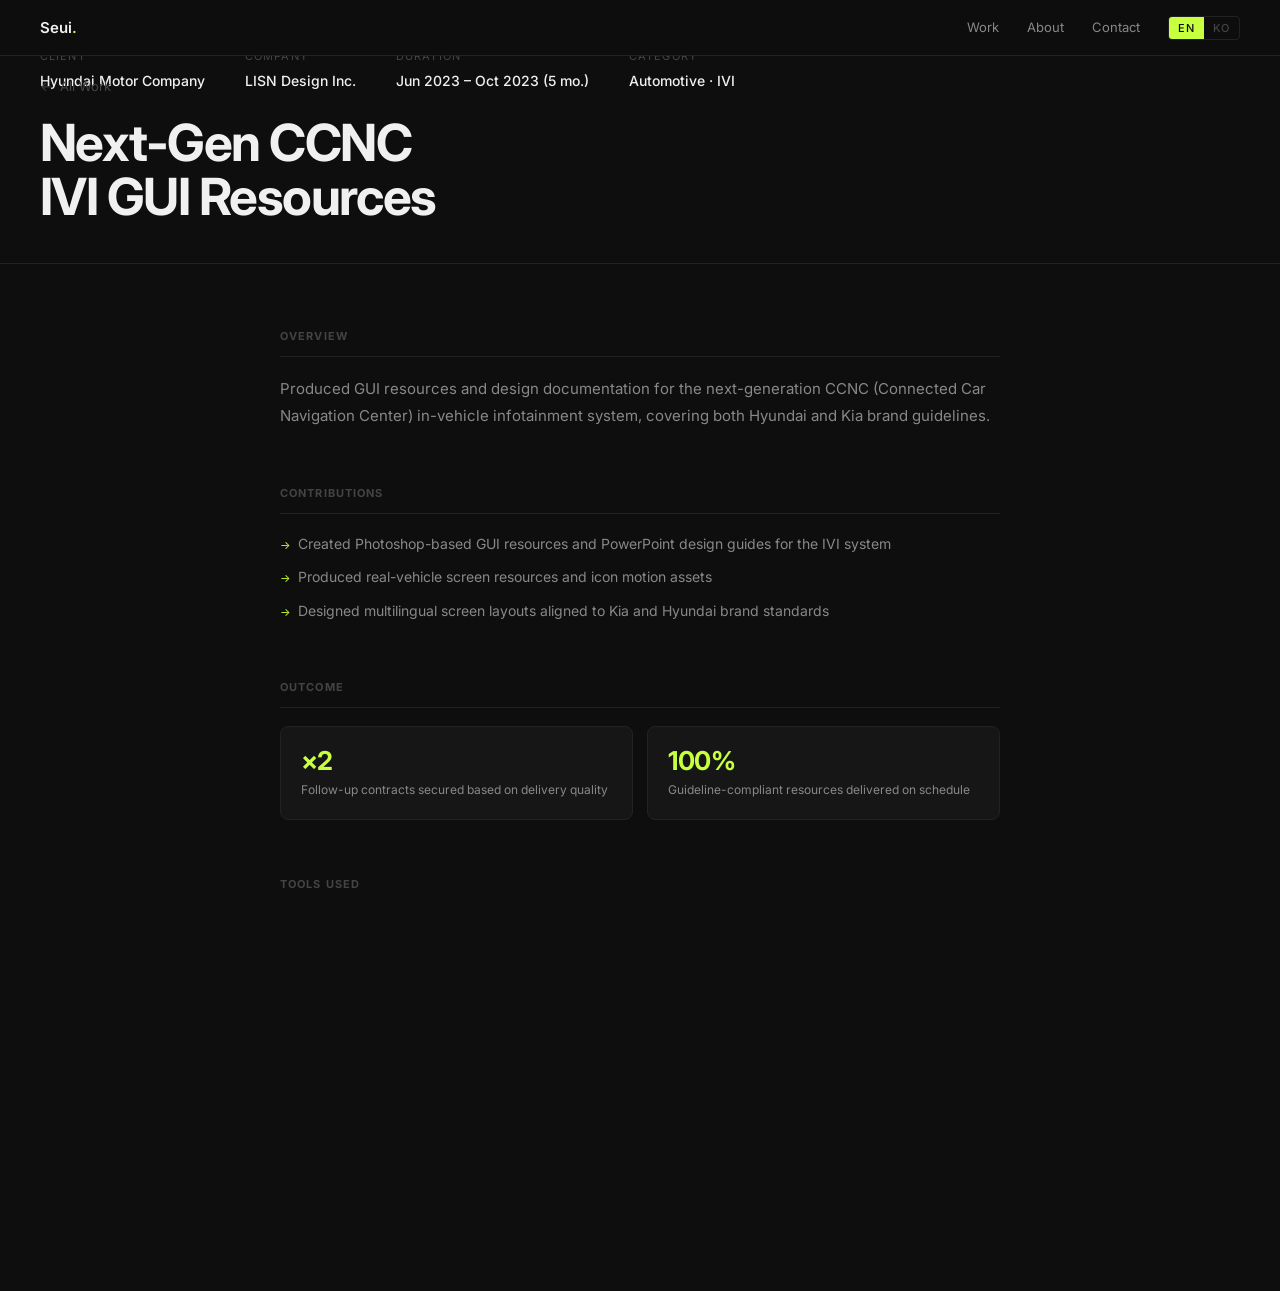
==== project/ccnc.html @ d30f7d6d "Initial commit: Seui Park portfolio" ====
<!DOCTYPE html>
<html lang="en">
<head>
  <meta charset="UTF-8" />
  <meta name="viewport" content="width=device-width, initial-scale=1.0" />
  <title>Hyundai CCNC IVI — Seui Park</title>
  <link rel="preconnect" href="https://fonts.googleapis.com" />
  <link href="https://fonts.googleapis.com/css2?family=Inter:wght@400;500;600;700&display=swap" rel="stylesheet" />
  <link rel="stylesheet" href="../css/style.css" />
</head>
<body class="detail-page">
  <nav class="detail-nav">
    <a href="../index.html" class="nav-logo">Seui<span>.</span></a>
    <ul class="nav-links">
      <li><a href="../index.html#projects" data-lang="en">Work</a><a href="../index.html#projects" data-lang="ko">프로젝트</a></li>
      <li><a href="../index.html#about" data-lang="en">About</a><a href="../index.html#about" data-lang="ko">소개</a></li>
      <li><a href="../index.html#contact" data-lang="en">Contact</a><a href="../index.html#contact" data-lang="ko">연락처</a></li>
      <li>
        <div class="lang-toggle">
          <button class="lang-btn active" data-lang="en">EN</button>
          <button class="lang-btn" data-lang="ko">KO</button>
        </div>
      </li>
    </ul>
  </nav>

  <a href="../index.html#projects" class="detail-back">← <span data-lang="en">All Work</span><span data-lang="ko">전체 프로젝트</span></a>

  <header class="detail-hero">
    <div class="detail-meta-row">
      <div class="detail-meta-item">
        <p class="meta-key">Client</p>
        <p class="meta-val">Hyundai Motor Company</p>
      </div>
      <div class="detail-meta-item">
        <p class="meta-key">Company</p>
        <p class="meta-val">LISN Design Inc.</p>
      </div>
      <div class="detail-meta-item">
        <p class="meta-key">Duration</p>
        <p class="meta-val">Jun 2023 – Oct 2023 (5 mo.)</p>
      </div>
      <div class="detail-meta-item">
        <p class="meta-key">Category</p>
        <p class="meta-val">Automotive · IVI</p>
      </div>
    </div>
    <h1 class="detail-title">
      <span data-lang="en">Next-Gen CCNC<br/>IVI GUI Resources</span>
      <span data-lang="ko">차세대 CCNC<br/>IVI GUI 리소스</span>
    </h1>
  </header>

  <main class="detail-body">

    <div class="detail-section">
      <h2><span data-lang="en">Overview</span><span data-lang="ko">프로젝트 개요</span></h2>
      <p>
        <span data-lang="en">Produced GUI resources and design documentation for the next-generation CCNC (Connected Car Navigation Center) in-vehicle infotainment system, covering both Hyundai and Kia brand guidelines.</span>
        <span data-lang="ko">현대·기아 브랜드 가이드라인을 아우르는 차세대 CCNC(커넥티드카 내비게이션 센터) 차량용 인포테인먼트 시스템의 GUI 리소스 및 설계 문서를 제작했습니다.</span>
      </p>
    </div>

    <div class="detail-section">
      <h2><span data-lang="en">Contributions</span><span data-lang="ko">기여 내용</span></h2>
      <ul>
        <li>
          <span data-lang="en">Created Photoshop-based GUI resources and PowerPoint design guides for the IVI system</span>
          <span data-lang="ko">IVI 시스템용 포토샵 기반 GUI 리소스 및 파워포인트 디자인 가이드 제작</span>
        </li>
        <li>
          <span data-lang="en">Produced real-vehicle screen resources and icon motion assets</span>
          <span data-lang="ko">실차 화면 리소스 및 아이콘 모션 에셋 제작</span>
        </li>
        <li>
          <span data-lang="en">Designed multilingual screen layouts aligned to Kia and Hyundai brand standards</span>
          <span data-lang="ko">기아·현대 브랜드 기준에 맞는 다국어 화면 레이아웃 설계</span>
        </li>
      </ul>
    </div>

    <div class="detail-section">
      <h2><span data-lang="en">Outcome</span><span data-lang="ko">성과</span></h2>
      <div class="outcome-cards">
        <div class="outcome-card">
          <p class="o-val">×2</p>
          <p class="o-desc">
            <span data-lang="en">Follow-up contracts secured based on delivery quality</span>
            <span data-lang="ko">납품 품질을 인정받아 추가 계약 2건 수주</span>
          </p>
        </div>
        <div class="outcome-card">
          <p class="o-val">100%</p>
          <p class="o-desc">
            <span data-lang="en">Guideline-compliant resources delivered on schedule</span>
            <span data-lang="ko">일정 내 가이드라인 준수 리소스 전량 납품</span>
          </p>
        </div>
      </div>
    </div>

    <div class="detail-section">
      <h2><span data-lang="en">Tools Used</span><span data-lang="ko">사용 툴</span></h2>
      <div class="tools-grid">
        <span class="tool-tag">Photoshop</span>
        <span class="tool-tag">PowerPoint</span>
        <span class="tool-tag">After Effects</span>
      </div>
    </div>

  </main>

  <nav class="project-nav">
    <a href="monimo.html" class="project-nav-item prev">
      <span class="nav-direction">← <span data-lang="en">Previous</span><span data-lang="ko">이전 프로젝트</span></span>
      <span class="nav-project-title">Monimo App Card</span>
      <span class="nav-project-client">Samsung Financial Group</span>
    </a>
    <a href="slim-display.html" class="project-nav-item next">
      <span class="nav-direction"><span data-lang="en">Next</span><span data-lang="ko">다음 프로젝트</span> →</span>
      <span class="nav-project-title">Slim Display HUD Concept</span>
      <span class="nav-project-client">Hyundai Motor</span>
    </a>
  </nav>

  <script src="../js/main.js"></script>
</body>
</html>
---- css/style.css ----
/* ============================================================
   SEUI PARK — Portfolio CSS
   ============================================================ */

/* ── Reset & Base ── */
*, *::before, *::after { box-sizing: border-box; margin: 0; padding: 0; }

:root {
  --bg: #0e0e0e;
  --surface: #161616;
  --border: #222;
  --text-primary: #f0f0f0;
  --text-secondary: #888;
  --text-muted: #444;
  --accent: #c8ff3e;
  --font: 'Inter', -apple-system, BlinkMacSystemFont, sans-serif;
  --col-w: 260px;
  --header-h: 44px;
  --meta-h: 160px;
  --ease: 0.25s cubic-bezier(0.4, 0, 0.2, 1);
}

html, body { height: 100%; overflow: hidden; }

body {
  background: var(--bg);
  color: var(--text-primary);
  font-family: var(--font);
  font-size: 14px;
  line-height: 1.6;
  -webkit-font-smoothing: antialiased;
}

a { color: inherit; text-decoration: none; }
img { display: block; }

/* ══════════════════════════════════════
   SPLASH SCREEN
══════════════════════════════════════ */
.splash {
  position: fixed;
  inset: 0;
  z-index: 200;
  background: var(--bg);
  display: flex;
  flex-direction: column;
  align-items: center;
  justify-content: center;
  cursor: pointer;
  transition: opacity 0.7s cubic-bezier(0.4, 0, 0.2, 1);
  overflow: hidden;
}

.splash.hidden {
  opacity: 0;
  pointer-events: none;
}

/* ── 3D Carousel ── */
.splash {
  flex-direction: column;
  justify-content: center;
  align-items: center;
  gap: 36px;
  padding: 0 0 80px;
}

.splash-carousel {
  position: relative;
  width: 100%;
  height: clamp(340px, 55vh, 520px);
  perspective: clamp(900px, 90vw, 1600px);
  perspective-origin: 50% 60%;
  flex-shrink: 0;
  opacity: 0;
  transition: opacity 0.7s ease 0.2s;
}

.splash.ready .splash-carousel { opacity: 1; }

/* 원통 래퍼 — 이 요소가 회전함 */
.cylinder {
  position: absolute;
  left: 50%;
  top: 50%;
  width: 0;
  height: 0;
  transform-style: preserve-3d;
  transition: transform 0.7s cubic-bezier(0.25, 0.46, 0.45, 0.94);
}

.sc {
  --cw: clamp(240px, 20vw, 340px);
  position: absolute;
  width: var(--cw);
  height: calc(var(--cw) * 0.68);
  left: 0;
  top: 0;
  margin-left: calc(var(--cw) / -2);
  margin-top: calc(var(--cw) * 0.68 / -2);
  border-radius: 12px;
  overflow: hidden;
  background: #111;
  text-decoration: none;
  cursor: pointer;
  display: block;
  backface-visibility: hidden;
  box-shadow: 0 12px 40px rgba(0,0,0,0.55);
  transition: box-shadow 0.4s ease;
}

.sc.active {
  box-shadow: 0 24px 80px rgba(200,255,62,0.22), 0 12px 40px rgba(0,0,0,0.6);
}

/* 이미지가 카드 전체를 꽉 채움 */
.sc-img {
  position: absolute;
  inset: 0;
  overflow: hidden;
}

.sc-img img {
  width: 100%;
  height: 100%;
  object-fit: cover;
  display: block;
}

/* 번호/이름 오버레이 */
.sc-meta {
  position: absolute;
  top: 0;
  left: 0;
  right: 0;
  padding: 10px 12px 28px;
  background: linear-gradient(to bottom, rgba(0,0,0,0.72) 0%, transparent 100%);
  display: flex;
  justify-content: space-between;
  align-items: flex-start;
}

.sc-num {
  font-size: 10px;
  font-weight: 700;
  color: rgba(255,255,255,0.9);
  letter-spacing: 0.04em;
}

.sc-name {
  font-size: 9px;
  color: rgba(255,255,255,0.65);
  text-align: right;
  line-height: 1.3;
}

/* ── Center Quote ── */
.splash-inner {
  text-align: center;
  flex-shrink: 0;
  white-space: nowrap;
  opacity: 0;
  transition: opacity 0.9s ease 0.1s;
}

.splash.ready .splash-inner {
  opacity: 1;
}

.splash-quote {
  font-size: clamp(44px, 7vw, 96px);
  font-weight: 700;
  letter-spacing: -0.04em;
  line-height: 1.0;
  margin-bottom: 28px;
  color: var(--text-primary);
}

.splash-attr {
  font-size: 12px;
  color: var(--text-muted);
  letter-spacing: 0.08em;
}

.splash-enter {
  position: absolute;
  bottom: 40px;
  left: 50%;
  transform: translateX(-50%);
  display: flex;
  flex-direction: column;
  align-items: center;
  gap: 8px;
  background: none;
  border: none;
  color: var(--text-muted);
  font-size: 11px;
  font-family: var(--font);
  letter-spacing: 0.1em;
  text-transform: uppercase;
  cursor: pointer;
  z-index: 5;
  opacity: 0;
  transition: opacity 0.6s ease 0.9s, color var(--ease);
  animation: splash-bounce 2s ease-in-out 1.8s infinite;
}

.splash.ready .splash-enter { opacity: 1; }
.splash-enter:hover { color: var(--text-primary); }

@keyframes splash-bounce {
  0%, 100% { transform: translateX(-50%) translateY(0); }
  50%       { transform: translateX(-50%) translateY(6px); }
}

/* ── Two-column 1:1 layout ── */
.layout {
  display: grid;
  grid-template-columns: 1fr 1fr;
  height: 100vh;
  overflow: hidden;
}

/* ══════════════════════════════════════
   LEFT SIDEBAR
══════════════════════════════════════ */
.sidebar {
  border-right: 1px solid var(--border);
  display: flex;
  flex-direction: column;
  height: 100vh;
  overflow-y: auto;
  overflow-x: hidden;
  scrollbar-width: none;
  padding: 40px 44px 32px;
}

.sidebar::-webkit-scrollbar { display: none; }

.col-top { flex: 1; }

.col-bottom {
  margin-top: 32px;
  display: flex;
  flex-direction: column;
  gap: 10px;
}

.col-bottom-row {
  display: flex;
  align-items: center;
  justify-content: space-between;
}

.col-name {
  font-size: 22px;
  font-weight: 700;
  letter-spacing: -0.03em;
  margin-bottom: 6px;
  cursor: pointer;
  line-height: 1.1;
}

.col-role {
  font-size: 12px;
  color: var(--text-secondary);
  margin-bottom: 24px;
}

.col-bio {
  font-size: 12px;
  color: var(--text-secondary);
  line-height: 1.75;
  margin-bottom: 28px;
}

.col-links {
  display: flex;
  flex-direction: column;
  gap: 6px;
  margin-bottom: 36px;
}

.col-links a {
  font-size: 12px;
  font-weight: 500;
  color: var(--text-primary);
  transition: color var(--ease);
}

.col-links a:hover { color: var(--accent); }

.col-clock {
  font-size: 11px;
  color: var(--text-muted);
  font-variant-numeric: tabular-nums;
  letter-spacing: 0.06em;
}

.col-copy {
  font-size: 11px;
  color: var(--text-muted);
}

.col-section-label {
  font-size: 11px;
  letter-spacing: 0.1em;
  text-transform: uppercase;
  color: var(--text-muted);
  margin-bottom: 14px;
}

.proj-list {
  list-style: none;
  display: flex;
  flex-direction: column;
  gap: 2px;
}

.proj-list-item {
  display: flex;
  align-items: baseline;
  gap: 8px;
  padding: 6px 0;
  cursor: pointer;
  border-bottom: 1px solid transparent;
  transition: all var(--ease);
}

.proj-list-item:hover .proj-list-name,
.proj-list-item.active .proj-list-name {
  color: var(--text-primary);
}

.proj-list-item.active .proj-list-num {
  color: var(--accent);
}

.proj-list-num {
  font-size: 11px;
  color: var(--text-muted);
  flex-shrink: 0;
  font-variant-numeric: tabular-nums;
  letter-spacing: 0.04em;
  transition: color var(--ease);
}

.proj-list-name {
  font-size: 14px;
  color: var(--text-secondary);
  transition: color var(--ease);
  line-height: 1.4;
}

/* Language Toggle */
.lang-toggle {
  display: flex;
  align-items: center;
  border: 1px solid var(--border);
  border-radius: 4px;
  overflow: hidden;
}

.lang-btn {
  background: none;
  border: none;
  color: var(--text-muted);
  font-size: 11px;
  font-weight: 500;
  padding: 4px 9px;
  cursor: pointer;
  font-family: var(--font);
  transition: all var(--ease);
  letter-spacing: 0.06em;
}

.lang-btn.active {
  background: var(--accent);
  color: #0e0e0e;
}

.lang-btn:hover:not(.active) {
  color: var(--text-primary);
}

/* ══════════════════════════════════════
   COL 3 — CONTENT PANEL
══════════════════════════════════════ */
.content-panel {
  display: flex;
  flex-direction: column;
  height: 100vh;
  overflow: hidden;
}

/* 이미지 영역 */
.proj-img-wrap {
  width: 100%;
  aspect-ratio: 16 / 9;
  flex-shrink: 0;
  overflow: hidden;
  position: relative;
  background: var(--surface);
  cursor: pointer;
}

.proj-img-wrap img {
  width: 100%;
  height: 100%;
  object-fit: cover;
  display: block;
  transition: transform 0.5s cubic-bezier(0.4, 0, 0.2, 1), opacity 0.3s ease;
}

.proj-img-wrap:hover img {
  transform: scale(1.03);
}

.proj-img-placeholder {
  width: 100%;
  height: 100%;
  position: absolute;
  inset: 0;
  display: flex;
  align-items: center;
  justify-content: center;
  font-size: clamp(20px, 3vw, 36px);
  font-weight: 700;
  color: var(--text-muted);
  letter-spacing: -0.02em;
  text-align: center;
  line-height: 1.3;
}

/* 메타 정보 (상단) */
.proj-meta-row {
  height: var(--meta-h);
  display: grid;
  grid-template-columns: 1fr 1fr;
  border-bottom: 1px solid var(--border);
  flex-shrink: 0;
}

.proj-meta-left {
  padding: 24px 32px;
  border-right: 1px solid var(--border);
  display: flex;
  flex-direction: column;
  justify-content: space-between;
}

.proj-meta-num {
  font-size: 11px;
  color: var(--text-muted);
  letter-spacing: 0.1em;
  font-variant-numeric: tabular-nums;
}

.proj-meta-title {
  font-size: clamp(16px, 1.8vw, 22px);
  font-weight: 600;
  letter-spacing: -0.02em;
  line-height: 1.2;
}

.proj-meta-right {
  padding: 20px 32px;
  display: flex;
  flex-direction: column;
  gap: 4px;
  overflow: hidden;
}

.proj-meta-client {
  font-size: 13px;
  font-weight: 500;
}

.proj-meta-category {
  font-size: 12px;
  color: var(--text-muted);
  margin-bottom: 4px;
}

.proj-meta-desc {
  font-size: 12px;
  color: var(--text-secondary);
  line-height: 1.5;
  display: -webkit-box;
  -webkit-line-clamp: 2;
  -webkit-box-orient: vertical;
  overflow: hidden;
}

.proj-meta-stat {
  font-size: 11px;
  color: var(--accent);
  letter-spacing: 0.02em;
}

.proj-meta-link {
  font-size: 12px;
  color: var(--text-muted);
  margin-top: auto;
  transition: color var(--ease);
  display: inline-block;
}

.proj-meta-link:hover {
  color: var(--accent);
}

/* ── Intro / About Panel ── */
.intro-panel {
  flex: 1;
  display: flex;
  flex-direction: column;
  padding: 40px 48px 48px;
  overflow-y: auto;
  overflow-x: hidden;
  scrollbar-width: none;
  opacity: 1;
  transition: opacity var(--ease);
  align-items: stretch;
}

.intro-panel::-webkit-scrollbar { display: none; }
.intro-panel.fading { opacity: 0; }

/* Top: photo + headline */
.about-top {
  display: grid;
  grid-template-columns: 160px 1fr;
  gap: 32px;
  margin-bottom: 40px;
}

.about-photo-wrap {
  width: 160px;
  aspect-ratio: 3/4;
  background: var(--surface);
  border: 1px solid var(--border);
  overflow: hidden;
  margin-bottom: 12px;
}

.about-photo-wrap img {
  width: 100%;
  height: 100%;
  object-fit: cover;
  object-position: top;
  display: block;
  filter: grayscale(20%);
}

.about-photo-name {
  font-size: 13px;
  font-weight: 600;
  margin-bottom: 2px;
}

.about-photo-sub {
  font-size: 11px;
  color: var(--text-muted);
}

.about-headline-col {
  display: flex;
  flex-direction: column;
  gap: 16px;
}

.about-greeting {
  font-size: 22px;
  font-weight: 700;
  letter-spacing: -0.02em;
  line-height: 1.25;
  color: var(--text-primary);
}

.about-bio-text {
  font-size: 13px;
  color: var(--text-secondary);
  line-height: 1.8;
}

/* Divider */
.about-divider {
  border: none;
  border-top: 1px solid var(--border);
  margin-bottom: 32px;
}

/* Sections */
.about-section {
  margin-bottom: 36px;
}

.about-section-title {
  font-size: 11px;
  font-weight: 600;
  letter-spacing: 0.12em;
  text-transform: uppercase;
  color: var(--text-muted);
  margin-bottom: 20px;
}

.about-rows {
  display: flex;
  flex-direction: column;
  gap: 20px;
}

.about-row {
  display: grid;
  grid-template-columns: 130px 1fr;
  gap: 16px;
}

.about-row-date {
  font-size: 11px;
  color: var(--text-muted);
  font-variant-numeric: tabular-nums;
  padding-top: 2px;
  flex-shrink: 0;
  line-height: 1.5;
}

.about-row-title {
  font-size: 15px;
  font-weight: 600;
  margin-bottom: 3px;
  display: flex;
  align-items: center;
  gap: 8px;
}

.about-tag {
  font-size: 10px;
  font-weight: 500;
  color: var(--accent);
  border: 1px solid var(--accent);
  border-radius: 3px;
  padding: 1px 6px;
  letter-spacing: 0.04em;
}

.about-row-sub {
  font-size: 12px;
  color: var(--text-secondary);
  margin-bottom: 4px;
}

.about-row-desc {
  font-size: 12px;
  color: var(--text-muted);
  line-height: 1.6;
}

/* ── Project Panel ── */
.project-panel {
  flex: 1;
  overflow-y: auto;
  overflow-x: hidden;
  min-height: 0;
  scrollbar-width: none;
  opacity: 1;
  transition: opacity var(--ease);
}

.project-panel::-webkit-scrollbar { display: none; }
.project-panel.fading { opacity: 0; }

/* ── Scroll fade hint (bottom gradient) ── */
.content-panel {
  position: relative;
}

.panel-scroll-fade {
  position: absolute;
  bottom: 0;
  left: 0;
  right: 0;
  height: 72px;
  background: linear-gradient(to top, var(--bg) 0%, transparent 100%);
  pointer-events: none;
  z-index: 5;
  opacity: 0;
  transition: opacity 0.4s ease;
}

.panel-scroll-fade.visible { opacity: 1; }

/* ── Loading skeleton ── */
@keyframes skeleton-pulse {
  0%, 100% { opacity: 0.25; }
  50%       { opacity: 0.55; }
}

.skeleton-img {
  width: 100%;
  aspect-ratio: 16 / 9;
  background: var(--surface);
  animation: skeleton-pulse 1.5s ease-in-out infinite;
}

.skeleton-hero {
  padding: 28px 36px 24px;
  border-bottom: 1px solid var(--border);
}

.skeleton-line {
  height: 11px;
  background: var(--surface);
  border-radius: 3px;
  margin-bottom: 10px;
  animation: skeleton-pulse 1.5s ease-in-out infinite;
}

.skeleton-title {
  height: 44px;
  width: 68%;
  background: var(--surface);
  border-radius: 3px;
  margin-top: 20px;
  animation: skeleton-pulse 1.5s ease-in-out infinite;
}

/* 패널 안에 인젝션된 detail 내용 조정 */
.project-content .detail-img-hero {
  margin-top: 0;
  height: auto;
  aspect-ratio: 16 / 9;
}

.project-content .detail-body {
  max-width: 100%;
  padding: 40px 36px 60px;
}

.project-content .detail-hero {
  padding: 28px 36px 28px;
}

/* ══════════════════════════════════════
   PROJECT DETAIL PAGES
══════════════════════════════════════ */

/* Detail pages have their own scroll */
body.detail-page {
  overflow: auto;
}

body.detail-page .layout { display: block; height: auto; }

/* Nav for detail pages */
nav.detail-nav {
  position: fixed;
  top: 0; left: 0; right: 0;
  height: 56px;
  display: flex;
  align-items: center;
  justify-content: space-between;
  padding: 0 40px;
  z-index: 100;
  background: rgba(14,14,14,0.92);
  backdrop-filter: blur(12px);
  border-bottom: 1px solid var(--border);
}

.nav-logo {
  font-size: 15px;
  font-weight: 600;
}

.nav-logo span { color: var(--accent); }

.nav-links {
  display: flex;
  align-items: center;
  gap: 28px;
  list-style: none;
}

.nav-links a {
  font-size: 13px;
  color: var(--text-secondary);
  transition: color var(--ease);
}

.nav-links a:hover { color: var(--text-primary); }

/* Detail back button */
.detail-back {
  position: fixed;
  top: calc(56px + 20px);
  left: 40px;
  font-size: 13px;
  color: var(--text-muted);
  display: flex;
  align-items: center;
  gap: 8px;
  transition: color var(--ease);
  z-index: 50;
}

.detail-back:hover { color: var(--text-primary); }

/* Detail hero image */
.detail-img-hero {
  width: 100%;
  height: 56vh;
  overflow: hidden;
  margin-top: 56px;
}

.detail-img-hero img {
  width: 100%;
  height: 100%;
  object-fit: cover;
  display: block;
}

/* Detail header */
.detail-hero {
  padding: 48px 40px 40px;
  border-bottom: 1px solid var(--border);
}

.detail-img-hero + .detail-hero {
  padding-top: 32px;
}

.detail-meta-row {
  display: flex;
  gap: 40px;
  flex-wrap: wrap;
  margin-bottom: 24px;
}

.detail-meta-item .meta-key {
  font-size: 11px;
  letter-spacing: 0.1em;
  text-transform: uppercase;
  color: var(--text-muted);
  margin-bottom: 4px;
}

.detail-meta-item .meta-val {
  font-size: 14px;
  font-weight: 500;
}

.detail-title {
  font-size: clamp(28px, 4vw, 56px);
  font-weight: 700;
  letter-spacing: -0.03em;
  line-height: 1.05;
}

/* Detail body */
.detail-body {
  max-width: 800px;
  margin: 0 auto;
  padding: 64px 40px 80px;
}

.detail-section {
  margin-bottom: 56px;
}

.detail-section h2 {
  font-size: 11px;
  letter-spacing: 0.1em;
  text-transform: uppercase;
  color: var(--text-muted);
  margin-bottom: 18px;
  padding-bottom: 10px;
  border-bottom: 1px solid var(--border);
}

.detail-section p {
  color: var(--text-secondary);
  line-height: 1.8;
  font-size: 15px;
}

.detail-section ul {
  list-style: none;
  display: flex;
  flex-direction: column;
  gap: 10px;
}

.detail-section ul li {
  color: var(--text-secondary);
  font-size: 14px;
  line-height: 1.7;
  padding-left: 18px;
  position: relative;
}

.detail-section ul li::before {
  content: '→';
  position: absolute;
  left: 0;
  color: var(--accent);
  font-size: 11px;
  top: 4px;
}

/* Outcome cards */
.outcome-cards {
  display: grid;
  grid-template-columns: repeat(auto-fit, minmax(160px, 1fr));
  gap: 14px;
}

.outcome-card {
  background: var(--surface);
  border: 1px solid var(--border);
  border-radius: 8px;
  padding: 20px;
}

.outcome-card .o-val {
  font-size: 26px;
  font-weight: 700;
  color: var(--accent);
  letter-spacing: -0.03em;
  margin-bottom: 6px;
  line-height: 1.1;
}

.outcome-card .o-desc {
  font-size: 12px;
  color: var(--text-secondary);
  line-height: 1.5;
}

/* Tool tags */
.tools-grid {
  display: flex;
  flex-wrap: wrap;
  gap: 8px;
}

.tool-tag {
  font-size: 12px;
  color: var(--text-secondary);
  border: 1px solid var(--border);
  border-radius: 4px;
  padding: 4px 12px;
}

/* Project prev/next nav */
.project-nav {
  display: grid;
  grid-template-columns: 1fr 1fr;
  border-top: 1px solid var(--border);
  margin-top: 64px;
}

.project-nav-item {
  display: flex;
  flex-direction: column;
  gap: 6px;
  padding: 32px 40px;
  text-decoration: none;
  transition: background var(--ease);
}

.project-nav-item:hover { background: var(--surface); }

.project-nav-item.next {
  border-left: 1px solid var(--border);
  align-items: flex-end;
  text-align: right;
}

.nav-direction {
  font-size: 11px;
  letter-spacing: 0.1em;
  text-transform: uppercase;
  color: var(--text-muted);
}

.nav-project-title {
  font-size: 16px;
  font-weight: 600;
  letter-spacing: -0.01em;
  transition: color var(--ease);
}

.project-nav-item:hover .nav-project-title { color: var(--accent); }

.nav-project-client {
  font-size: 12px;
  color: var(--text-muted);
}

/* ── Language visibility ── */
[data-lang="ko"]:not(.lang-btn) { display: none; }
body.lang-ko [data-lang="en"]:not(.lang-btn) { display: none; }
body.lang-ko [data-lang="ko"]:not(.lang-btn) { display: revert; }

/* ── Responsive ── */
@media (max-width: 700px) {
  html, body { overflow: auto; }
  .layout { grid-template-columns: 1fr; height: auto; overflow: visible; }
  .sidebar { height: auto; border-right: none; border-bottom: 1px solid var(--border); }
  .content-panel { min-height: 100vw; }
  .proj-meta-row { height: auto; grid-template-columns: 1fr; }
  .proj-meta-left { border-right: none; border-bottom: 1px solid var(--border); }
  .detail-nav, nav.detail-nav { padding: 0 20px; }
  .detail-back { left: 20px; }
  .detail-hero, .detail-body { padding-left: 20px; padding-right: 20px; }
  .detail-meta-row { gap: 20px; }
}
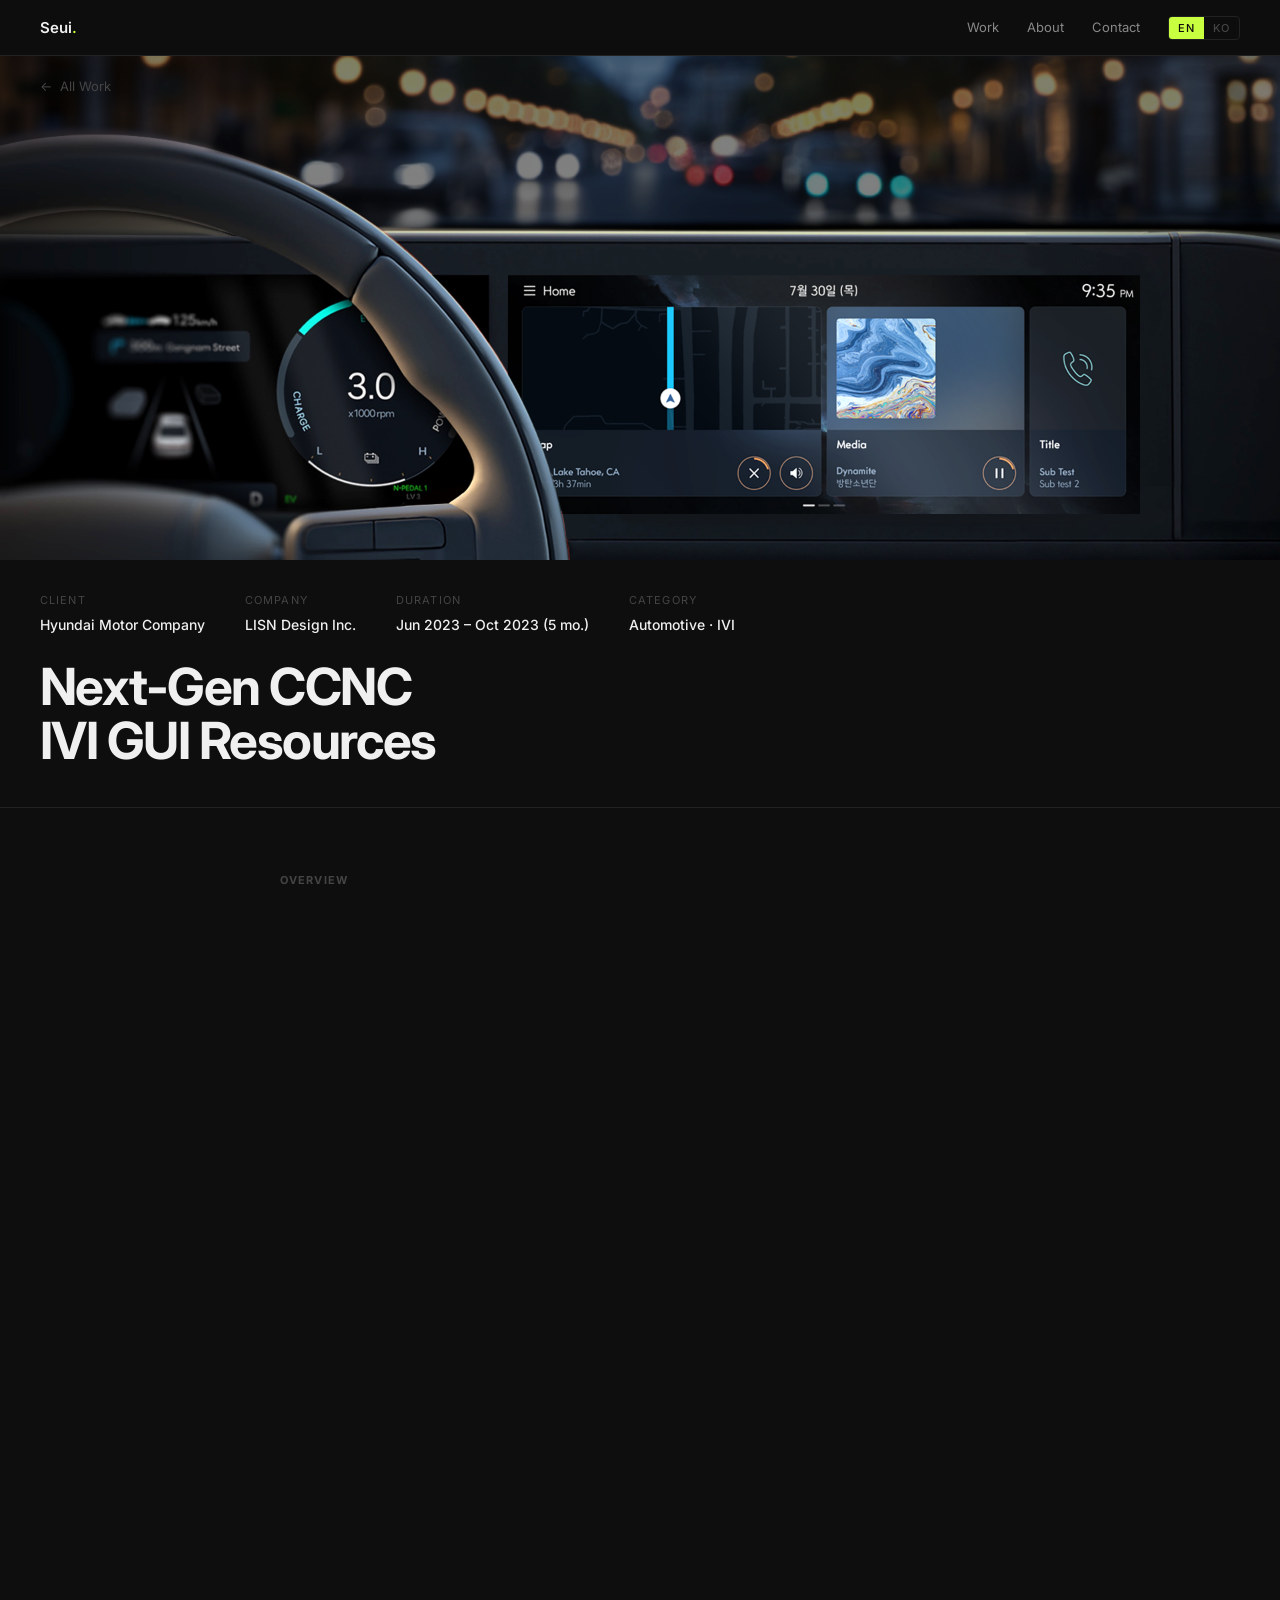
==== commit ed95515e: "Add image slider for CCNC project details" ====
--- a/project/ccnc.html
+++ b/project/ccnc.html
@@ -25,6 +25,14 @@
   </nav>
 
   <a href="../index.html#projects" class="detail-back">← <span data-lang="en">All Work</span><span data-lang="ko">전체 프로젝트</span></a>
+    <div class="detail-img-hero">
+    <div class="img-slider">
+      <div class="img-slides">
+        <img src="../images/20260259.png" alt="CCNC IVI Real Vehicle Screen" />
+        <img src="../images/20260260.png" alt="CCNC IVI GUI Screens Overview" />
+      </div>
+    </div>
+  </div>
 
   <header class="detail-hero">
     <div class="detail-meta-row">
--- a/css/style.css
+++ b/css/style.css
@@ -731,6 +731,7 @@
   margin-top: 0;
   height: auto;
   aspect-ratio: 16 / 9;
+  overflow: hidden;
 }
 
 .project-content .detail-body {
@@ -808,6 +809,7 @@
 
 /* Detail hero image */
 .detail-img-hero {
+  position: relative;
   width: 100%;
   height: 56vh;
   overflow: hidden;
@@ -819,6 +821,56 @@
   height: 100%;
   object-fit: cover;
   display: block;
+}
+
+/* ── Image slider ─────────────────────────── */
+.img-slider {
+  position: absolute;
+  inset: 0;
+  overflow: hidden;
+  cursor: grab;
+  user-select: none;
+}
+
+.img-slides {
+  display: flex;
+  width: 100%;
+  height: 100%;
+  transition: transform 0.6s ease;
+  will-change: transform;
+}
+
+.img-slides img {
+  min-width: 100%;
+  width: 100%;
+  height: 100%;
+  object-fit: cover;
+  flex-shrink: 0;
+  display: block;
+}
+
+.slider-dots {
+  position: absolute;
+  bottom: 14px;
+  left: 50%;
+  transform: translateX(-50%);
+  display: flex;
+  gap: 7px;
+  z-index: 2;
+}
+
+.slider-dot {
+  width: 6px;
+  height: 6px;
+  border-radius: 50%;
+  background: rgba(255, 255, 255, 0.35);
+  cursor: pointer;
+  transition: background 0.3s, transform 0.3s;
+}
+
+.slider-dot.active {
+  background: #fff;
+  transform: scale(1.25);
 }
 
 /* Detail header */
@@ -936,6 +988,24 @@
   font-size: 12px;
   color: var(--text-secondary);
   line-height: 1.5;
+}
+
+/* Video embed */
+.video-embed {
+  position: relative;
+  width: 100%;
+  aspect-ratio: 16 / 9;
+  border-radius: 8px;
+  overflow: hidden;
+  background: #000;
+}
+
+.video-embed iframe {
+  position: absolute;
+  inset: 0;
+  width: 100%;
+  height: 100%;
+  border: none;
 }
 
 /* Tool tags */
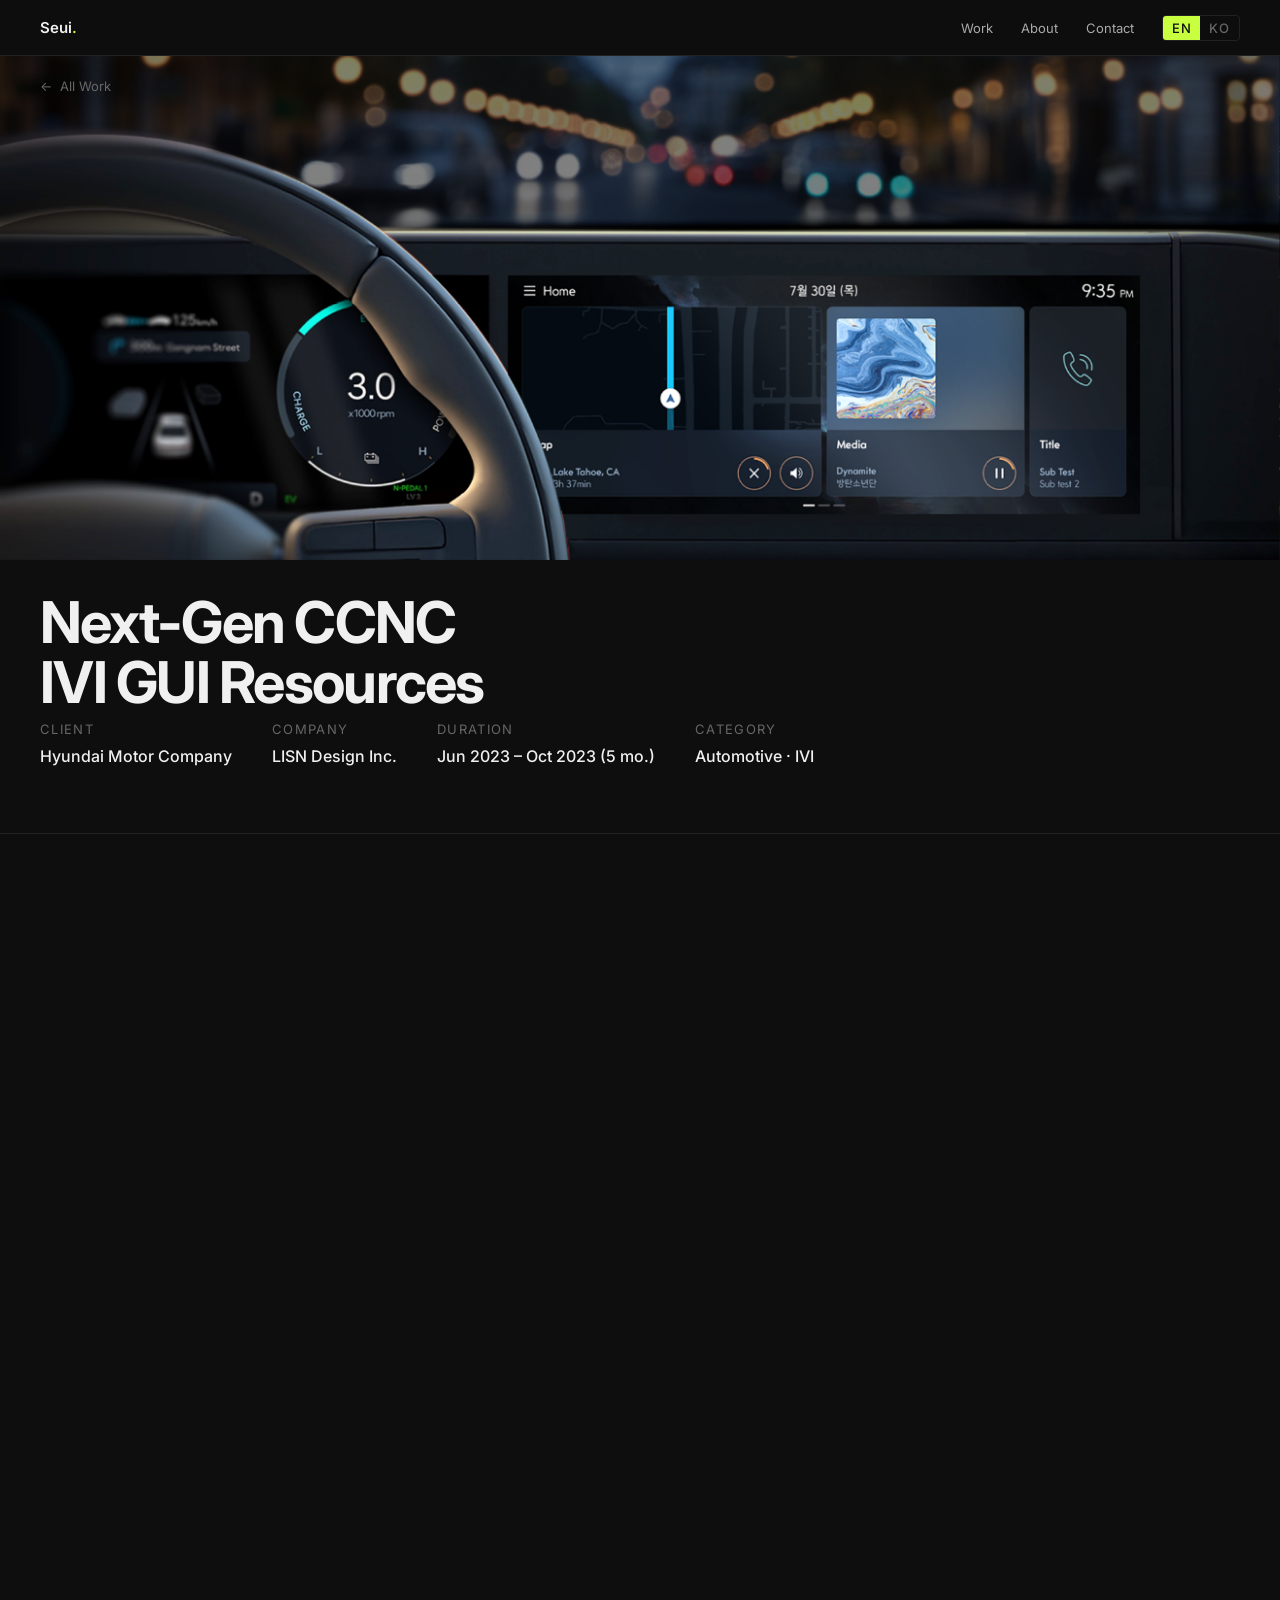
==== commit a6bb46e3: "Move project meta row below title in all project pages https://claude.ai/code/session_01VULH85eVCi5h" ====
--- a/project/ccnc.html
+++ b/project/ccnc.html
@@ -35,6 +35,10 @@
   </div>
 
   <header class="detail-hero">
+    <h1 class="detail-title">
+      <span data-lang="en">Next-Gen CCNC<br/>IVI GUI Resources</span>
+      <span data-lang="ko">차세대 CCNC<br/>IVI GUI 리소스</span>
+    </h1>
     <div class="detail-meta-row">
       <div class="detail-meta-item">
         <p class="meta-key">Client</p>
@@ -53,10 +57,6 @@
         <p class="meta-val">Automotive · IVI</p>
       </div>
     </div>
-    <h1 class="detail-title">
-      <span data-lang="en">Next-Gen CCNC<br/>IVI GUI Resources</span>
-      <span data-lang="ko">차세대 CCNC<br/>IVI GUI 리소스</span>
-    </h1>
   </header>
 
   <main class="detail-body">
--- a/css/style.css
+++ b/css/style.css
@@ -10,8 +10,8 @@
   --surface: #161616;
   --border: #222;
   --text-primary: #f0f0f0;
-  --text-secondary: #888;
-  --text-muted: #444;
+  --text-secondary: #aaa;
+  --text-muted: #666;
   --accent: #c8ff3e;
   --font: 'Inter', -apple-system, BlinkMacSystemFont, sans-serif;
   --col-w: 260px;
@@ -26,7 +26,7 @@
   background: var(--bg);
   color: var(--text-primary);
   font-family: var(--font);
-  font-size: 14px;
+  font-size: 16px;
   line-height: 1.6;
   -webkit-font-smoothing: antialiased;
 }
@@ -46,6 +46,8 @@
   flex-direction: column;
   align-items: center;
   justify-content: center;
+  align-items: center;
+  justify-content: center;
   cursor: pointer;
   transition: opacity 0.7s cubic-bezier(0.4, 0, 0.2, 1);
   overflow: hidden;
@@ -56,27 +58,206 @@
   pointer-events: none;
 }
 
-/* ── 3D Carousel ── */
-.splash {
-  flex-direction: column;
-  justify-content: center;
+/* ── Line mask reveal ── */
+.splash-text {
+  text-align: center;
+}
+
+.st-line-wrap {
+  overflow: hidden;
+  padding-bottom: 0.08em;
+}
+
+.st-sub-wrap {
+  margin-top: 20px;
+}
+
+.st-line {
+  display: block;
+  font-size: clamp(48px, 6.5vw, 96px);
+  font-weight: 700;
+  letter-spacing: -0.03em;
+  line-height: 1.05;
+  color: #ffffff;
+  transform: translateY(110%);
+}
+
+.st-sub {
+  display: block;
+  font-size: 12px;
+  color: rgba(255,255,255,0.45);
+  letter-spacing: 0.12em;
+  text-transform: uppercase;
+  transform: translateY(110%);
+}
+
+.splash-enter {
+  position: absolute;
+  bottom: 48px;
+  left: 50%;
+  transform: translateX(-50%);
+  display: flex;
+  flex-direction: column;
   align-items: center;
-  gap: 36px;
-  padding: 0 0 80px;
-}
-
-.splash-carousel {
+  gap: 8px;
+  background: none;
+  border: none;
+  color: rgba(255,255,255,0.3);
+  font-size: 11px;
+  font-family: var(--font);
+  letter-spacing: 0.12em;
+  text-transform: uppercase;
+  cursor: pointer;
+  z-index: 5;
+  opacity: 0;
+  transition: color var(--ease);
+  animation: splash-bounce 2s ease-in-out infinite;
+}
+
+.splash-enter:hover { color: rgba(255,255,255,0.8); }
+
+.splash::after {
+  content: '';
+  position: absolute;
+  inset: 0;
+  background: radial-gradient(ellipse 70% 70% at center, transparent 35%, rgba(0,0,0,0.82) 100%);
+  pointer-events: none;
+  z-index: 2;
+  opacity: 0;
+  transition: opacity 1.0s ease 0.2s;
+}
+.splash.phase2::after {
+  opacity: 1;
+}
+
+/* ── Bento Grid ── */
+.splash-grid {
+  display: grid;
+  grid-template-columns: repeat(4, 1fr);
+  grid-template-rows: repeat(3, 1fr);
+  gap: 8px;
+  width: 100vw;
+  height: 100vh;
+  padding: 8px;
+  box-sizing: border-box;
+}
+
+.sg-card {
+  will-change: transform, opacity;
+  transform: translate3d(0, 0, 0);
   position: relative;
+  border-radius: 10px;
+  overflow: hidden;
+  background: #111;
+  text-decoration: none;
+  cursor: pointer;
+  opacity: 0;
+  transition: opacity 0.8s cubic-bezier(0.16, 1, 0.3, 1),
+              transform 0.8s cubic-bezier(0.16, 1, 0.3, 1);
+}
+
+.sg-card:hover {
+  filter: brightness(1.15);
+  z-index: 2;
+}
+.sg-placeholder {
+  display: flex;
+  flex-direction: column;
+  align-items: flex-start;
+  justify-content: flex-end;
+  padding: 16px;
+  height: 100%;
   width: 100%;
-  height: clamp(340px, 55vh, 520px);
-  perspective: clamp(900px, 90vw, 1600px);
-  perspective-origin: 50% 60%;
-  flex-shrink: 0;
+}
+.sg-ph-num {
+  font-size: 10px;
+  font-weight: 700;
+  color: rgba(255,255,255,0.35);
+  letter-spacing: 0.08em;
+  margin-bottom: 6px;
+}
+.sg-ph-name {
+  font-size: 15px;
+  font-weight: 600;
+  color: rgba(255,255,255,0.55);
+  line-height: 1.3;
+}
+
+
+.sg-img {
+  position: absolute;
+  inset: 0;
+  overflow: hidden;
+}
+
+.sg-img img {
+  width: 100%;
+  height: 100%;
+  object-fit: cover;
+  display: block;
+  transition: transform 0.4s cubic-bezier(0.4, 0, 0.2, 1);
+}
+
+.sg-card:hover .sg-img img {
+  transform: scale(1.05);
+}
+
+.sg-meta {
+  position: absolute;
+  top: 0;
+  left: 0;
+  right: 0;
+  padding: 10px 12px;
+  background: linear-gradient(to bottom, rgba(0,0,0,0.7) 0%, transparent 100%);
+  display: flex;
+  justify-content: space-between;
+  align-items: flex-start;
+}
+
+.sg-num {
+  font-size: 10px;
+  font-weight: 700;
+  color: rgba(255,255,255,0.9);
+  letter-spacing: 0.04em;
+}
+
+.sg-name {
+  font-size: 9px;
+  color: rgba(255,255,255,0.65);
+  text-align: right;
+  line-height: 1.3;
+}
+
+.splash-enter {
+  position: absolute;
+  bottom: 40px;
+  left: 50%;
+  transform: translateX(-50%);
+  display: flex;
+  flex-direction: column;
+  align-items: center;
+  gap: 8px;
+  background: none;
+  border: none;
+  color: var(--text-muted);
+  font-size: 11px;
+  font-family: var(--font);
+  letter-spacing: 0.1em;
+  text-transform: uppercase;
+  cursor: pointer;
+  z-index: 5;
   opacity: 0;
-  transition: opacity 0.7s ease 0.2s;
-}
-
-.splash.ready .splash-carousel { opacity: 1; }
+  transition: opacity 0.6s ease, color var(--ease);
+  animation: splash-bounce 2s ease-in-out 1.8s infinite;
+}
+
+.splash.phase2 .splash-enter { opacity: 1; }
+.splash-enter:hover { color: var(--text-primary); }
+
+@keyframes splash-bounce {
+  0%, 100% { transform: translateX(-50%) translateY(0); }
+  50%       { transform: translateX(-50%) translateY(6px); }
+}
 
 /* 원통 래퍼 — 이 요소가 회전함 */
 .cylinder {
@@ -205,7 +386,7 @@
   animation: splash-bounce 2s ease-in-out 1.8s infinite;
 }
 
-.splash.ready .splash-enter { opacity: 1; }
+.splash.phase2 .splash-enter { opacity: 1; }
 .splash-enter:hover { color: var(--text-primary); }
 
 @keyframes splash-bounce {
@@ -213,10 +394,42 @@
   50%       { transform: translateX(-50%) translateY(6px); }
 }
 
-/* ── Two-column 1:1 layout ── */
+
+/* ── Splash Headline (phase 2) ── */
+.splash-headline {
+  position: absolute;
+  inset: 0;
+  display: flex;
+  flex-direction: column;
+  align-items: center;
+  justify-content: center;
+  pointer-events: none;
+  opacity: 0;
+  transition: opacity 1.5s cubic-bezier(0.0, 0.0, 0.2, 1);
+  z-index: 10;
+}
+.splash-headline.visible { opacity: 1; }
+.sh-title {
+  font-size: clamp(40px, 5.5vw, 80px);
+  font-weight: 700;
+  letter-spacing: -0.03em;
+  line-height: 1.0;
+  color: #ffffff;
+  margin-bottom: 14px;
+  text-align: center;
+  text-shadow: 0 0 60px rgba(0,0,0,0.9), 0 2px 20px rgba(0,0,0,0.7);
+}
+.sh-sub {
+  font-size: 12px;
+  color: rgba(255,255,255,0.55);
+  letter-spacing: 0.1em;
+  text-transform: uppercase;
+}
+
+/* ── Two-column layout (fixed sidebar + fluid content) ── */
 .layout {
   display: grid;
-  grid-template-columns: 1fr 1fr;
+  grid-template-columns: 2fr 3fr;
   height: 100vh;
   overflow: hidden;
 }
@@ -253,16 +466,24 @@
 }
 
 .col-name {
-  font-size: 22px;
+  font-size: 26px;
   font-weight: 700;
   letter-spacing: -0.03em;
   margin-bottom: 6px;
   cursor: pointer;
   line-height: 1.1;
-}
+  display: inline-block;
+}
+.col-name .letter {
+  display: inline-block;
+  transition: transform 0.45s cubic-bezier(0.34, 1.56, 0.64, 1),
+              color 0.2s ease;
+}
+.col-name:hover .letter { color: var(--accent); }
+.col-name .letter:hover  { transform: translateY(-8px); }
 
 .col-role {
-  font-size: 12px;
+  font-size: 14px;
   color: var(--text-secondary);
   margin-bottom: 24px;
 }
@@ -282,7 +503,7 @@
 }
 
 .col-links a {
-  font-size: 12px;
+  font-size: 14px;
   font-weight: 500;
   color: var(--text-primary);
   transition: color var(--ease);
@@ -291,19 +512,19 @@
 .col-links a:hover { color: var(--accent); }
 
 .col-clock {
-  font-size: 11px;
+  font-size: 13px;
   color: var(--text-muted);
   font-variant-numeric: tabular-nums;
   letter-spacing: 0.06em;
 }
 
 .col-copy {
-  font-size: 11px;
+  font-size: 13px;
   color: var(--text-muted);
 }
 
 .col-section-label {
-  font-size: 11px;
+  font-size: 13px;
   letter-spacing: 0.1em;
   text-transform: uppercase;
   color: var(--text-muted);
@@ -337,7 +558,7 @@
 }
 
 .proj-list-num {
-  font-size: 11px;
+  font-size: 13px;
   color: var(--text-muted);
   flex-shrink: 0;
   font-variant-numeric: tabular-nums;
@@ -346,7 +567,7 @@
 }
 
 .proj-list-name {
-  font-size: 14px;
+  font-size: 16px;
   color: var(--text-secondary);
   transition: color var(--ease);
   line-height: 1.4;
@@ -365,7 +586,7 @@
   background: none;
   border: none;
   color: var(--text-muted);
-  font-size: 11px;
+  font-size: 13px;
   font-weight: 500;
   padding: 4px 9px;
   cursor: pointer;
@@ -515,7 +736,7 @@
   flex: 1;
   display: flex;
   flex-direction: column;
-  padding: 40px 48px 48px;
+  padding: 40px 40px 48px 36px;
   overflow-y: auto;
   overflow-x: hidden;
   scrollbar-width: none;
@@ -564,6 +785,25 @@
   color: var(--text-muted);
 }
 
+.about-photo-email {
+  display: inline-flex;
+  align-items: center;
+  gap: 5px;
+  font-size: 11px;
+  color: var(--text-secondary);
+  margin-top: 10px;
+  cursor: pointer;
+  padding: 4px 10px;
+  border: 1px solid var(--border);
+  border-radius: 100px;
+  transition: color 0.2s ease, border-color 0.2s ease, background 0.2s ease;
+}
+.about-photo-email:hover {
+  color: #0e0e0e;
+  background: var(--accent);
+  border-color: var(--accent);
+}
+
 .about-headline-col {
   display: flex;
   flex-direction: column;
@@ -571,7 +811,7 @@
 }
 
 .about-greeting {
-  font-size: 22px;
+  font-size: 25px;
   font-weight: 700;
   letter-spacing: -0.02em;
   line-height: 1.25;
@@ -579,7 +819,7 @@
 }
 
 .about-bio-text {
-  font-size: 13px;
+  font-size: 15px;
   color: var(--text-secondary);
   line-height: 1.8;
 }
@@ -597,7 +837,7 @@
 }
 
 .about-section-title {
-  font-size: 11px;
+  font-size: 13px;
   font-weight: 600;
   letter-spacing: 0.12em;
   text-transform: uppercase;
@@ -618,7 +858,7 @@
 }
 
 .about-row-date {
-  font-size: 11px;
+  font-size: 13px;
   color: var(--text-muted);
   font-variant-numeric: tabular-nums;
   padding-top: 2px;
@@ -627,7 +867,7 @@
 }
 
 .about-row-title {
-  font-size: 15px;
+  font-size: 18px;
   font-weight: 600;
   margin-bottom: 3px;
   display: flex;
@@ -646,13 +886,13 @@
 }
 
 .about-row-sub {
-  font-size: 12px;
+  font-size: 14px;
   color: var(--text-secondary);
   margin-bottom: 4px;
 }
 
 .about-row-desc {
-  font-size: 12px;
+  font-size: 14px;
   color: var(--text-muted);
   line-height: 1.6;
 }
@@ -726,7 +966,20 @@
   animation: skeleton-pulse 1.5s ease-in-out infinite;
 }
 
+/* ── Inline project panel styles ── */
+.proj-hero-img { width:100%; max-height:340px; object-fit:cover; border-radius:10px; display:block; }
+.proj-hero-placeholder { width:100%; height:220px; background:#1a1a1a; border-radius:10px; display:flex; align-items:center; justify-content:center; font-size:18px; font-weight:600; color:#888; text-align:center; line-height:1.4; }
+.project-content .detail-hero { padding:28px 36px 20px; }
+.project-content .detail-section { padding:24px 36px 48px; }
+.detail-label { font-size:13px; letter-spacing:0.1em; text-transform:uppercase; color:#888; display:block; margin-bottom:10px; }
+.detail-title { font-size:28px; font-weight:700; letter-spacing:-0.02em; margin-bottom:6px; }
+.detail-client { font-size:15px; color:#888; margin-bottom:4px; }
+.detail-stat { font-size:15px; font-weight:500; color:#0066ff; margin-bottom:20px; }
+.detail-desc { font-size:16px; color:#888; line-height:1.8; margin-bottom:28px; }
+.detail-cta { display:inline-block; font-size:15px; font-weight:500; text-decoration:none; border-bottom:1px solid currentColor; padding-bottom:2px; }
+.detail-cta:hover { opacity:0.6; }
 /* 패널 안에 인젝션된 detail 내용 조정 */
+
 .project-content .detail-img-hero {
   margin-top: 0;
   height: auto;
@@ -891,7 +1144,7 @@
 }
 
 .detail-meta-item .meta-key {
-  font-size: 11px;
+  font-size: 13px;
   letter-spacing: 0.1em;
   text-transform: uppercase;
   color: var(--text-muted);
@@ -899,12 +1152,12 @@
 }
 
 .detail-meta-item .meta-val {
-  font-size: 14px;
+  font-size: 16px;
   font-weight: 500;
 }
 
 .detail-title {
-  font-size: clamp(28px, 4vw, 56px);
+  font-size: clamp(34px, 4.5vw, 64px);
   font-weight: 700;
   letter-spacing: -0.03em;
   line-height: 1.05;
@@ -922,7 +1175,7 @@
 }
 
 .detail-section h2 {
-  font-size: 11px;
+  font-size: 13px;
   letter-spacing: 0.1em;
   text-transform: uppercase;
   color: var(--text-muted);
@@ -934,7 +1187,7 @@
 .detail-section p {
   color: var(--text-secondary);
   line-height: 1.8;
-  font-size: 15px;
+  font-size: 17px;
 }
 
 .detail-section ul {
@@ -946,7 +1199,7 @@
 
 .detail-section ul li {
   color: var(--text-secondary);
-  font-size: 14px;
+  font-size: 16px;
   line-height: 1.7;
   padding-left: 18px;
   position: relative;
@@ -976,7 +1229,7 @@
 }
 
 .outcome-card .o-val {
-  font-size: 26px;
+  font-size: 30px;
   font-weight: 700;
   color: var(--accent);
   letter-spacing: -0.03em;
@@ -985,7 +1238,7 @@
 }
 
 .outcome-card .o-desc {
-  font-size: 12px;
+  font-size: 14px;
   color: var(--text-secondary);
   line-height: 1.5;
 }
@@ -1016,7 +1269,7 @@
 }
 
 .tool-tag {
-  font-size: 12px;
+  font-size: 14px;
   color: var(--text-secondary);
   border: 1px solid var(--border);
   border-radius: 4px;
@@ -1049,14 +1302,14 @@
 }
 
 .nav-direction {
-  font-size: 11px;
+  font-size: 13px;
   letter-spacing: 0.1em;
   text-transform: uppercase;
   color: var(--text-muted);
 }
 
 .nav-project-title {
-  font-size: 16px;
+  font-size: 18px;
   font-weight: 600;
   letter-spacing: -0.01em;
   transition: color var(--ease);
@@ -1065,7 +1318,7 @@
 .project-nav-item:hover .nav-project-title { color: var(--accent); }
 
 .nav-project-client {
-  font-size: 12px;
+  font-size: 14px;
   color: var(--text-muted);
 }
 
@@ -1084,6 +1337,101 @@
   .proj-meta-left { border-right: none; border-bottom: 1px solid var(--border); }
   .detail-nav, nav.detail-nav { padding: 0 20px; }
   .detail-back { left: 20px; }
-  .detail-hero, .detail-body { padding-left: 20px; padding-right: 20px; }
+  .detail-hero, .detail-body { padding-left: 12px; padding-right: 12px; }
   .detail-meta-row { gap: 20px; }
-}
+  .about-top { grid-template-columns: 1fr; gap: 24px; }
+  .about-photo-wrap { width: 100%; aspect-ratio: 4/3; }
+  .about-photo-col { display: flex; flex-direction: column; align-items: flex-start; }
+}
+/* ── Scroll animations ───────────────────────────────────── */
+.scroll-hidden {
+  opacity: 0;
+  transform: translateY(24px);
+  transition: opacity 0.55s ease, transform 0.55s ease;
+}
+
+.scroll-hidden.scroll-visible {
+  opacity: 1;
+  transform: translateY(0);
+}
+/* ── Image hero fade-in ──────────────────────────────────── */
+.detail-img-hero {
+  animation: heroFadeIn 0.4s cubic-bezier(0.4, 0, 0.2, 1) both;
+}
+
+@keyframes heroFadeIn {
+  from { opacity: 0; transform: scale(1.03); }
+  to   { opacity: 1; transform: scale(1); }
+}
+
+/* ── Profile entrance animations ────────────────────────── */
+@keyframes fadeInUp {
+  from { opacity: 0; transform: translateY(16px); }
+  to   { opacity: 1; transform: translateY(0); }
+}
+
+.col-name    { animation: fadeInUp 0.6s cubic-bezier(0.4, 0, 0.2, 1) 0.1s both; }
+.col-role    { animation: fadeInUp 0.6s cubic-bezier(0.4, 0, 0.2, 1) 0.2s both; }
+.col-bio     { animation: fadeInUp 0.6s cubic-bezier(0.4, 0, 0.2, 1) 0.3s both; }
+.col-links   { animation: fadeInUp 0.6s cubic-bezier(0.4, 0, 0.2, 1) 0.4s both; }
+.col-section-label { animation: fadeInUp 0.6s cubic-bezier(0.4, 0, 0.2, 1) 0.5s both; }
+/* ── About page initial hidden state ────────────────────── */
+#intro-panel .about-top,
+#intro-panel .about-row,
+#intro-panel .about-divider,
+#intro-panel .about-section-title {
+  opacity: 0;
+  transform: translateY(14px);
+  transition: opacity 0.55s ease, transform 0.55s ease;
+}
+
+/* ── Cursor thumbnail ── */
+.cursor-thumb {
+  position: fixed;
+  top: 0;
+  left: 0;
+  width: 220px;
+  height: 140px;
+  pointer-events: none;
+  z-index: 9999;
+  opacity: 0;
+  border-radius: 10px;
+  overflow: hidden;
+  box-shadow: 0 12px 40px rgba(0,0,0,0.6);
+  transition: opacity 0.2s ease;
+  will-change: transform;
+}
+
+.cursor-thumb.active {
+  opacity: 1;
+}
+
+.cursor-thumb img {
+  width: 100%;
+  height: 100%;
+  object-fit: cover;
+  display: block;
+}
+
+/* ── Toast ── */
+.toast {
+  position: fixed;
+  bottom: 32px;
+  left: 50%;
+  transform: translateX(-50%) translateY(12px);
+  background: var(--accent);
+  color: #0e0e0e;
+  font-size: 13px;
+  font-weight: 600;
+  letter-spacing: 0.02em;
+  padding: 10px 20px;
+  border-radius: 100px;
+  opacity: 0;
+  transition: opacity 0.2s ease, transform 0.2s ease;
+  pointer-events: none;
+  z-index: 9999;
+}
+.toast.toast-show {
+  opacity: 1;
+  transform: translateX(-50%) translateY(0);
+}
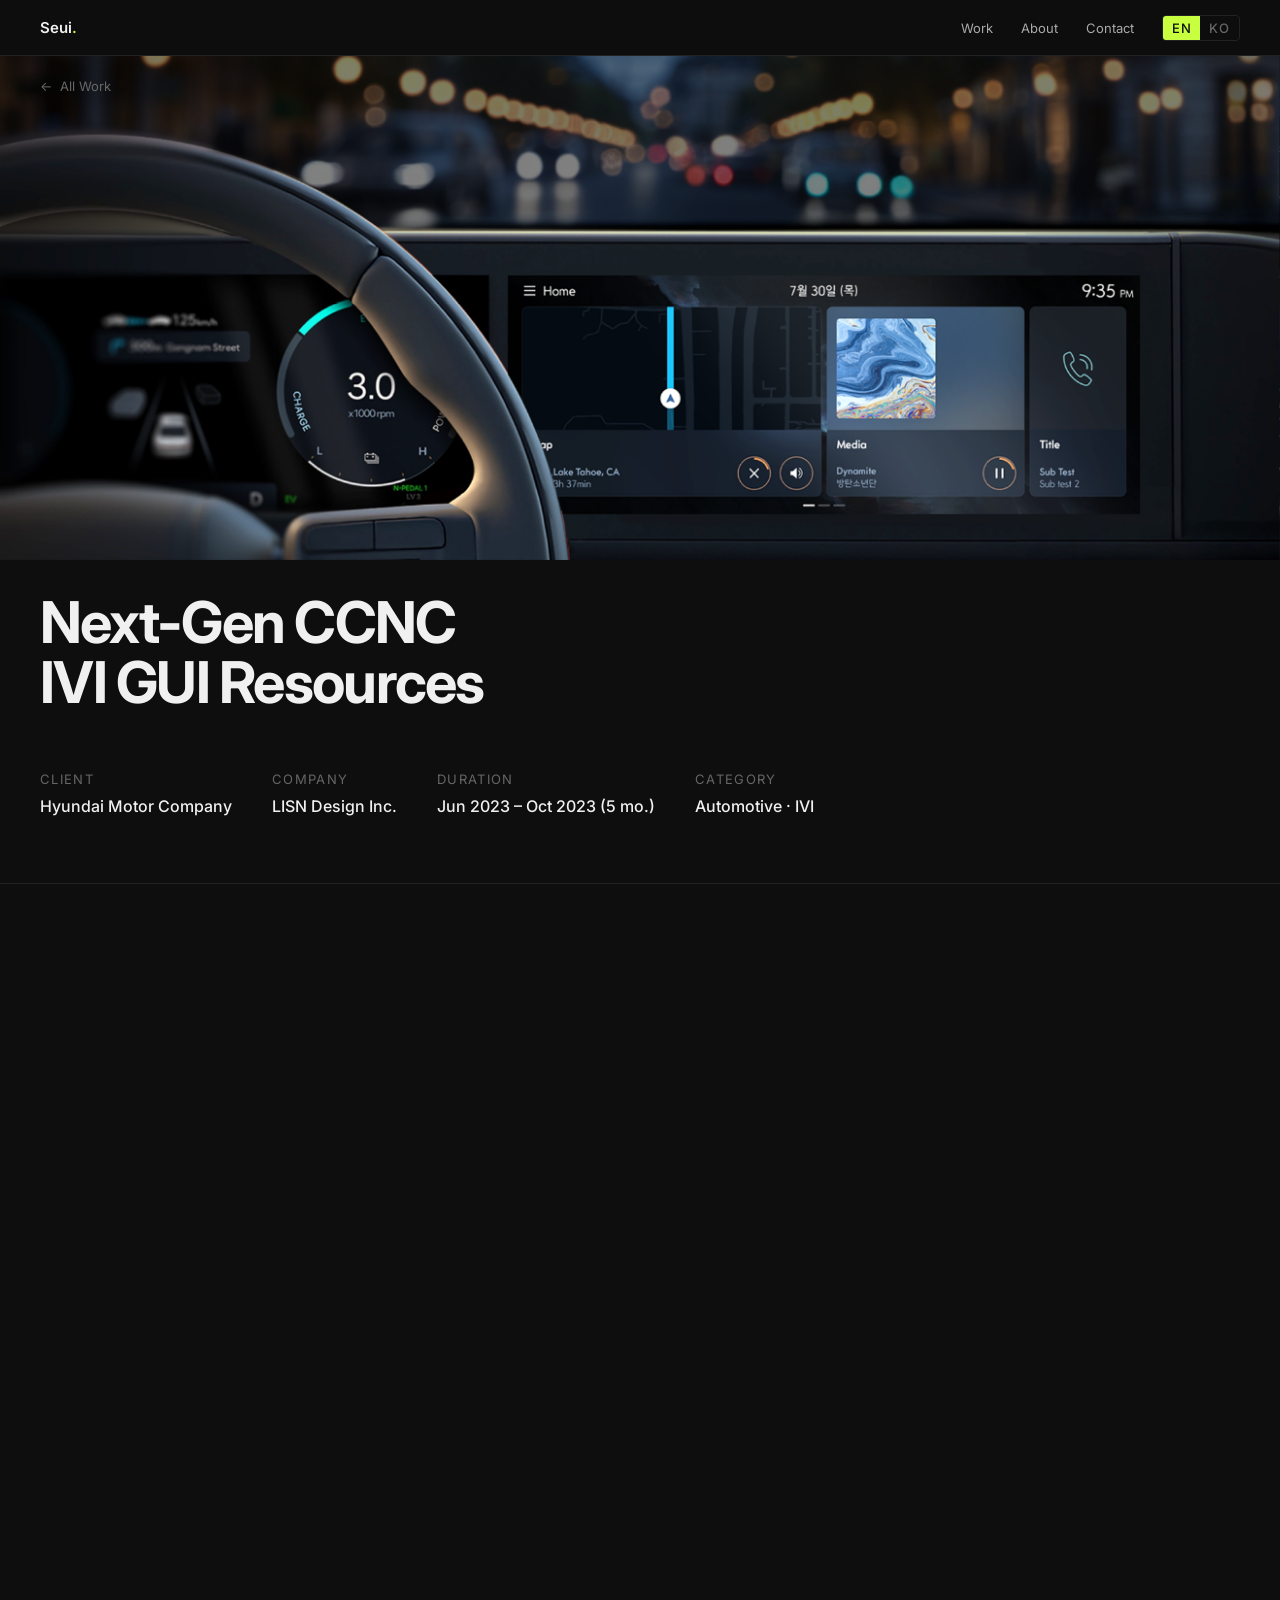
==== commit c53f1f7d: "Add Google Analytics 4 (G-S1LXDW2BQ7) to all pages with click event tracking - GA4 snippet added to " ====
--- a/project/ccnc.html
+++ b/project/ccnc.html
@@ -6,7 +6,15 @@
   <title>Hyundai CCNC IVI — Seui Park</title>
   <link rel="preconnect" href="https://fonts.googleapis.com" />
   <link href="https://fonts.googleapis.com/css2?family=Inter:wght@400;500;600;700&display=swap" rel="stylesheet" />
-  <link rel="stylesheet" href="../css/style.css" />
+  <link rel="stylesheet" href="../css/style.css?v=33" />
+  <!-- Google Analytics -->
+  <script async src="https://www.googletagmanager.com/gtag/js?id=G-S1LXDW2BQ7"></script>
+  <script>
+    window.dataLayer = window.dataLayer || [];
+    function gtag(){dataLayer.push(arguments);}
+    gtag('js', new Date());
+    gtag('config', 'G-S1LXDW2BQ7');
+  </script>
 </head>
 <body class="detail-page">
   <nav class="detail-nav">
--- a/css/style.css
+++ b/css/style.css
@@ -259,6 +259,16 @@
   50%       { transform: translateX(-50%) translateY(6px); }
 }
 
+#hero-canvas {
+  position: absolute;
+  inset: 0;
+  width: 100%;
+  height: 100%;
+  z-index: 0;
+  pointer-events: none;
+  opacity: 0.85;
+}
+
 /* 원통 래퍼 — 이 요소가 회전함 */
 .cylinder {
   position: absolute;
@@ -540,12 +550,11 @@
 
 .proj-list-item {
   display: flex;
-  align-items: baseline;
+  align-items: center;
   gap: 8px;
-  padding: 6px 0;
+  padding: 7px 0;
   cursor: pointer;
-  border-bottom: 1px solid transparent;
-  transition: all var(--ease);
+  transition: background var(--ease);
 }
 
 .proj-list-item:hover .proj-list-name,
@@ -853,8 +862,8 @@
 
 .about-row {
   display: grid;
-  grid-template-columns: 130px 1fr;
-  gap: 16px;
+  grid-template-columns: 160px 1fr;
+  gap: 32px;
 }
 
 .about-row-date {
@@ -878,8 +887,8 @@
 .about-tag {
   font-size: 10px;
   font-weight: 500;
-  color: var(--accent);
-  border: 1px solid var(--accent);
+  color: var(--text-muted);
+  border: 1px solid var(--border);
   border-radius: 3px;
   padding: 1px 6px;
   letter-spacing: 0.04em;
@@ -970,7 +979,7 @@
 .proj-hero-img { width:100%; max-height:340px; object-fit:cover; border-radius:10px; display:block; }
 .proj-hero-placeholder { width:100%; height:220px; background:#1a1a1a; border-radius:10px; display:flex; align-items:center; justify-content:center; font-size:18px; font-weight:600; color:#888; text-align:center; line-height:1.4; }
 .project-content .detail-hero { padding:28px 36px 20px; }
-.project-content .detail-section { padding:24px 36px 48px; }
+.project-content .detail-section { padding:24px 0 48px; }
 .detail-label { font-size:13px; letter-spacing:0.1em; text-transform:uppercase; color:#888; display:block; margin-bottom:10px; }
 .detail-title { font-size:28px; font-weight:700; letter-spacing:-0.02em; margin-bottom:6px; }
 .detail-client { font-size:15px; color:#888; margin-bottom:4px; }
@@ -1140,6 +1149,7 @@
   display: flex;
   gap: 40px;
   flex-wrap: wrap;
+  margin-top: 56px;
   margin-bottom: 24px;
 }
 
@@ -1216,12 +1226,14 @@
 
 /* Outcome cards */
 .outcome-cards {
-  display: grid;
-  grid-template-columns: repeat(auto-fit, minmax(160px, 1fr));
+  display: flex;
+  flex-wrap: wrap;
   gap: 14px;
 }
 
 .outcome-card {
+  flex: 0 0 auto;
+  width: 280px;
   background: var(--surface);
   border: 1px solid var(--border);
   border-radius: 8px;
@@ -1253,6 +1265,56 @@
   background: #000;
 }
 
+.video-cover {
+  position: absolute;
+  inset: 0;
+  z-index: 2;
+  background: #111;
+  display: flex;
+  align-items: center;
+  justify-content: center;
+  cursor: pointer;
+  transition: background 0.2s ease;
+}
+
+.video-cover:hover { background: #1a1a1a; }
+
+.video-play-icon {
+  width: 64px;
+  height: 64px;
+  opacity: 0.8;
+  transition: opacity 0.2s ease, transform 0.2s ease;
+}
+
+.video-cover:hover .video-play-icon {
+  opacity: 1;
+  transform: scale(1.08);
+}
+
+.video-loading {
+  position: absolute;
+  inset: 0;
+  z-index: 2;
+  background: #111;
+  display: none;
+  align-items: center;
+  justify-content: center;
+}
+
+.video-loading.active {
+  display: flex;
+}
+
+.video-spinner {
+  width: 36px;
+  height: 36px;
+  animation: spin 0.9s linear infinite;
+}
+
+@keyframes spin {
+  to { transform: rotate(360deg); }
+}
+
 .video-embed iframe {
   position: absolute;
   inset: 0;
@@ -1328,6 +1390,12 @@
 body.lang-ko [data-lang="ko"]:not(.lang-btn) { display: revert; }
 
 /* ── Responsive ── */
+@media (min-width: 1280px) {
+  .intro-panel { padding-right: 120px; }
+  .project-content .detail-hero,
+  .project-content .detail-body { padding-right: 120px; }
+}
+
 @media (max-width: 700px) {
   html, body { overflow: auto; }
   .layout { grid-template-columns: 1fr; height: auto; overflow: visible; }
@@ -1385,32 +1453,94 @@
   transition: opacity 0.55s ease, transform 0.55s ease;
 }
 
-/* ── Cursor thumbnail ── */
-.cursor-thumb {
+/* ── Hover thumbnail (stacked images, project list) ── */
+.hover-thumb {
   position: fixed;
   top: 0;
   left: 0;
-  width: 220px;
-  height: 140px;
+  width: 240px;
+  height: 150px;
   pointer-events: none;
   z-index: 9999;
+  border-radius: 10px;
+  overflow: hidden;
+  box-shadow: 0 16px 48px rgba(0,0,0,0.65);
   opacity: 0;
-  border-radius: 10px;
-  overflow: hidden;
-  box-shadow: 0 12px 40px rgba(0,0,0,0.6);
-  transition: opacity 0.2s ease;
-  will-change: transform;
-}
-
-.cursor-thumb.active {
+  scale: 0.85;
+  transition: opacity 0.3s ease,
+              scale 0.45s cubic-bezier(0.34, 1.56, 0.64, 1);
+  will-change: translate, scale;
+}
+
+.hover-thumb.visible {
   opacity: 1;
-}
-
-.cursor-thumb img {
+  scale: 1;
+}
+
+.hover-thumb-img {
+  position: absolute;
+  inset: 0;
   width: 100%;
   height: 100%;
   object-fit: cover;
-  display: block;
+  opacity: 0;
+  scale: 1.08;
+  filter: blur(8px);
+  transition: opacity 0.45s ease, scale 0.5s ease, filter 0.5s ease;
+}
+
+.hover-thumb-img.active {
+  opacity: 1;
+  scale: 1;
+  filter: blur(0px);
+}
+
+/* ── Custom cursor ── */
+body.cursor-active,
+body.cursor-active * {
+  cursor: none !important;
+}
+
+.cursor-dot,
+.cursor-ring {
+  position: fixed;
+  top: 0;
+  left: 0;
+  border-radius: 50%;
+  pointer-events: none;
+  z-index: 10000;
+  transform: translate(-50%, -50%);
+  opacity: 0;
+  transition: opacity 0.3s ease;
+  will-change: translate;
+}
+
+.cursor-dot {
+  width: 8px;
+  height: 8px;
+  background: var(--text-primary);
+}
+
+.cursor-ring {
+  width: 28px;
+  height: 28px;
+  border: 1.5px solid var(--text-primary);
+  transition: opacity 0.3s ease, width 0.3s ease, height 0.3s ease;
+}
+
+.cursor-dot.active,
+.cursor-ring.active {
+  opacity: 1;
+}
+
+body.thumb-active .cursor-dot,
+body.thumb-active .cursor-ring {
+  opacity: 0 !important;
+}
+
+.cursor-ring.hovering {
+  width: 44px;
+  height: 44px;
 }
 
 /* ── Toast ── */
@@ -1435,3 +1565,46 @@
   opacity: 1;
   transform: translateX(-50%) translateY(0);
 }
+
+/* ── Korean language overrides ───────────────────────────── */
+.lang-ko .col-name       { letter-spacing: -0.01em; }
+.lang-ko .col-role       { letter-spacing: 0; }
+.lang-ko .about-greeting { font-size: 22px; letter-spacing: -0.01em; line-height: 1.4; }
+.lang-ko .about-bio-text { letter-spacing: 0; line-height: 1.9; word-break: keep-all; }
+.lang-ko .about-section-title { letter-spacing: 0.06em; }
+.lang-ko .about-row-title     { letter-spacing: 0; }
+.lang-ko .about-row-sub       { letter-spacing: 0; }
+.lang-ko .about-row-desc      { letter-spacing: 0; word-break: keep-all; }
+
+/* ── Skill tags ──────────────────────────────────────────── */
+.skill-tags {
+  display: flex;
+  flex-wrap: wrap;
+  gap: 8px;
+}
+
+.skill-tag {
+  display: inline-flex;
+  align-items: center;
+  gap: 6px;
+  padding: 6px 12px;
+  border: 1px solid var(--border);
+  border-radius: 100px;
+  font-size: 13px;
+  color: var(--text-secondary);
+  transition: border-color 0.2s ease, color 0.2s ease;
+}
+
+.skill-tag:hover {
+  border-color: #444;
+  color: var(--text-primary);
+}
+
+.skill-icon {
+  width: 14px;
+  height: 14px;
+  object-fit: contain;
+  flex-shrink: 0;
+}
+.lang-ko .detail-title        { letter-spacing: -0.01em; word-break: keep-all; }
+.lang-ko .st-line             { letter-spacing: -0.02em; }
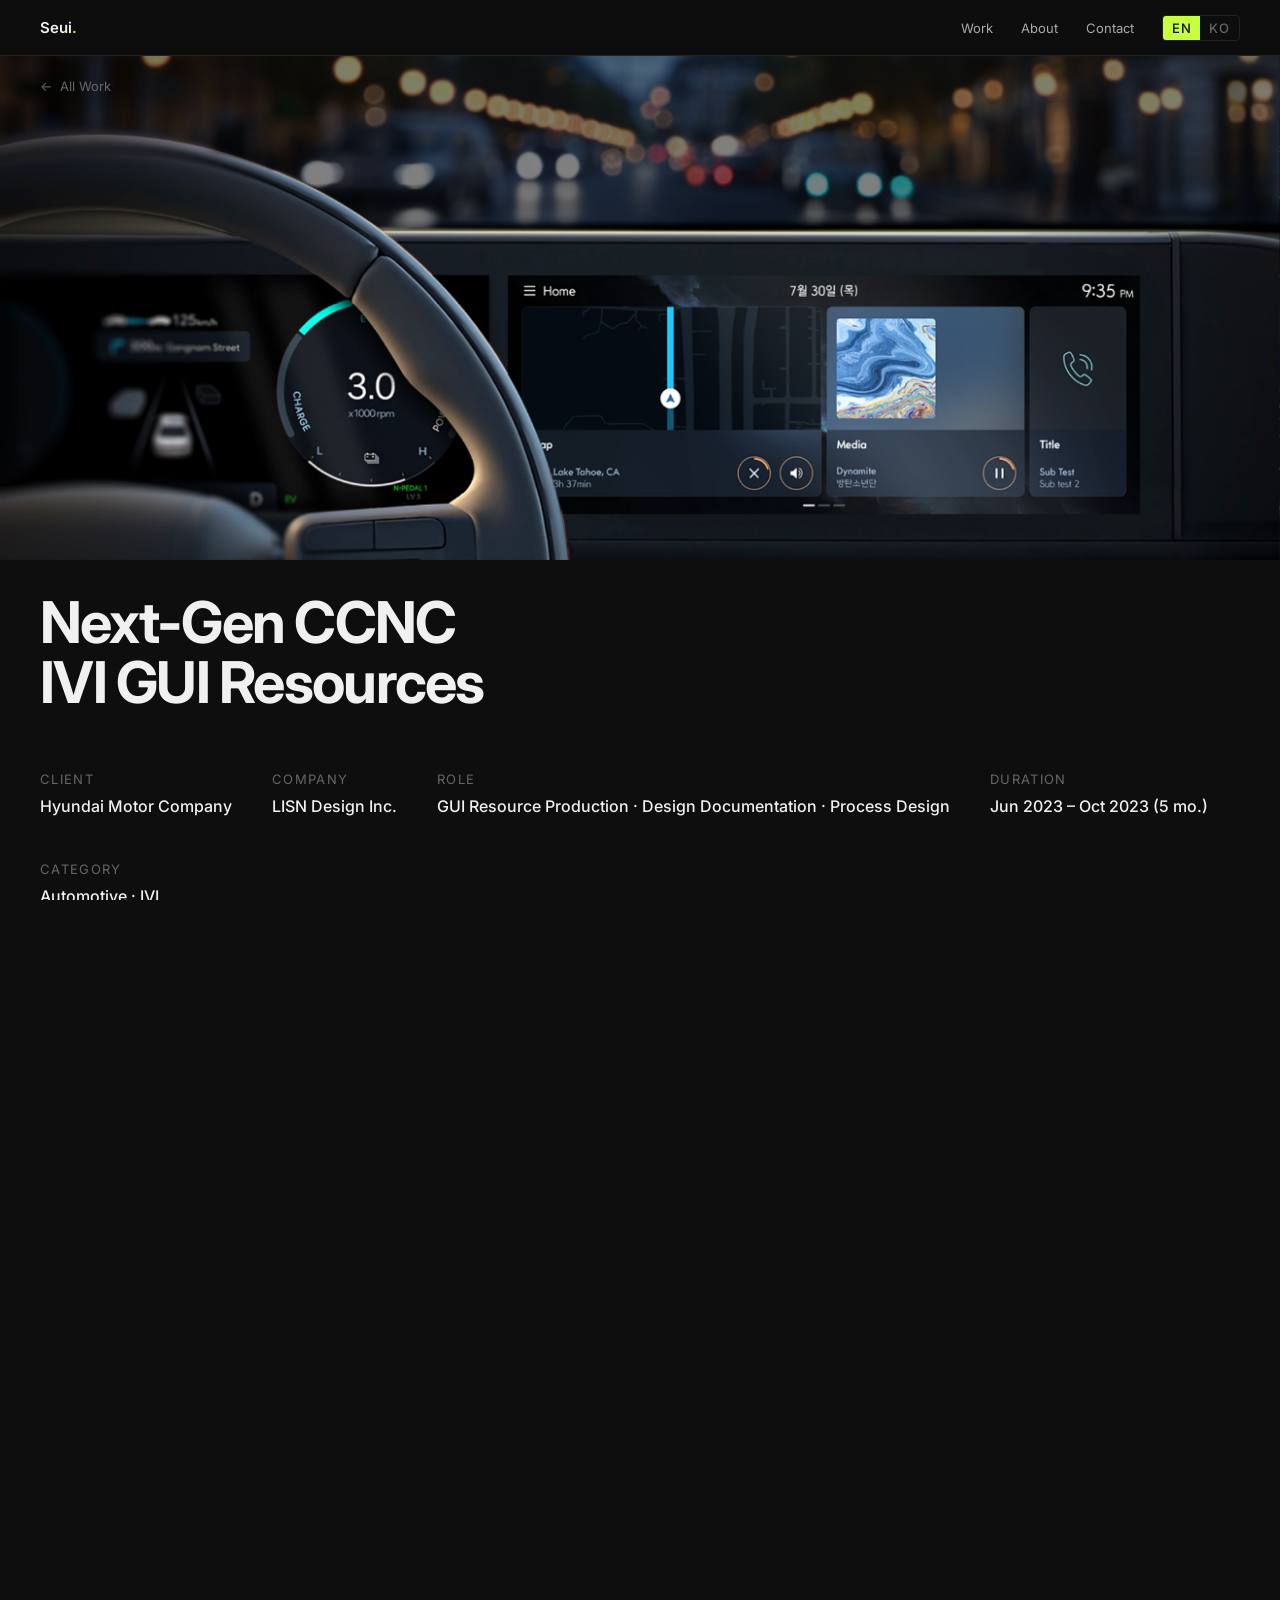
==== commit 09878266: "Update all 7 project pages with Notion content structure - Replace Challenge/Contributions sections " ====
--- a/project/ccnc.html
+++ b/project/ccnc.html
@@ -18,7 +18,7 @@
 </head>
 <body class="detail-page">
   <nav class="detail-nav">
-    <a href="../index.html" class="nav-logo">Seui<span>.</span></a>
+    <a href="../index.html" class="nav-logo" onclick="sessionStorage.removeItem('sp-visited')">Seui<span>.</span></a>
     <ul class="nav-links">
       <li><a href="../index.html#projects" data-lang="en">Work</a><a href="../index.html#projects" data-lang="ko">프로젝트</a></li>
       <li><a href="../index.html#about" data-lang="en">About</a><a href="../index.html#about" data-lang="ko">소개</a></li>
@@ -57,6 +57,10 @@
         <p class="meta-val">LISN Design Inc.</p>
       </div>
       <div class="detail-meta-item">
+        <p class="meta-key">Role</p>
+        <p class="meta-val">GUI Resource Production · Design Documentation · Process Design</p>
+      </div>
+      <div class="detail-meta-item">
         <p class="meta-key">Duration</p>
         <p class="meta-val">Jun 2023 – Oct 2023 (5 mo.)</p>
       </div>
@@ -72,27 +76,25 @@
     <div class="detail-section">
       <h2><span data-lang="en">Overview</span><span data-lang="ko">프로젝트 개요</span></h2>
       <p>
-        <span data-lang="en">Produced GUI resources and design documentation for the next-generation CCNC (Connected Car Navigation Center) in-vehicle infotainment system, covering both Hyundai and Kia brand guidelines.</span>
-        <span data-lang="ko">현대·기아 브랜드 가이드라인을 아우르는 차세대 CCNC(커넥티드카 내비게이션 센터) 차량용 인포테인먼트 시스템의 GUI 리소스 및 설계 문서를 제작했습니다.</span>
+        <span data-lang="en">Maintained GUI resources for Hyundai Mobis's CCNC (Connected Car Navigation &amp; Control) IVI system — working entirely within a Photoshop and PowerPoint-based workflow, where brand consistency had to be upheld manually across every file.</span>
+        <span data-lang="ko">피그마 없이 포토샵과 PPT만으로 현대모비스 차량용 인포테인먼트 시스템의 GUI 리소스를 유지보수했습니다. 모든 작업에서 브랜드 일관성을 수작업으로 지켜내야 하는 환경이었습니다.</span>
       </p>
     </div>
 
     <div class="detail-section">
-      <h2><span data-lang="en">Contributions</span><span data-lang="ko">기여 내용</span></h2>
-      <ul>
-        <li>
-          <span data-lang="en">Created Photoshop-based GUI resources and PowerPoint design guides for the IVI system</span>
-          <span data-lang="ko">IVI 시스템용 포토샵 기반 GUI 리소스 및 파워포인트 디자인 가이드 제작</span>
-        </li>
-        <li>
-          <span data-lang="en">Produced real-vehicle screen resources and icon motion assets</span>
-          <span data-lang="ko">실차 화면 리소스 및 아이콘 모션 에셋 제작</span>
-        </li>
-        <li>
-          <span data-lang="en">Designed multilingual screen layouts aligned to Kia and Hyundai brand standards</span>
-          <span data-lang="ko">기아·현대 브랜드 기준에 맞는 다국어 화면 레이아웃 설계</span>
-        </li>
-      </ul>
+      <h2><span data-lang="en">What Made This Challenging</span><span data-lang="ko">이 프로젝트가 까다로웠던 이유</span></h2>
+      <p>
+        <span data-lang="en">There was no design system, no component library, and no automated way to check consistency. Every spacing value, font size, color code, and graphic composite had to be verified manually — file by file, screen by screen — against the brand guideline.</span>
+        <span data-lang="ko">디자인 시스템도, 컴포넌트 라이브러리도 없는 환경이었습니다. 수백 개의 PSD 파일에서 간격, 폰트 크기, 색상 코드, 그래픽 합성 등을 브랜드 가이드와 일일이 대조하며 검수해야 했습니다.</span>
+      </p>
+    </div>
+
+    <div class="detail-section">
+      <h2><span data-lang="en">How I Approached It</span><span data-lang="ko">나의 접근 방식</span></h2>
+      <p>
+        <span data-lang="en">Rather than accepting errors as inevitable in a manual workflow, I analyzed which types of mistakes were recurring — spacing inconsistencies, font mismatches, alignment shifts, graphic compositing errors — and built a self-review checklist based on those patterns. I shared it with team members so everyone could catch issues before delivery, not after.</span>
+        <span data-lang="ko">수작업 환경에서 실수를 당연한 것으로 받아들이는 대신, 반복되는 오류 유형(간격, 폰트, 정렬, 그래픽 합성 등)을 분석하여 셀프 체크리스트를 직접 만들었습니다. 이를 팀원들과 공유해 납품 전에 모두가 스스로 검수할 수 있는 기준을 만들었습니다.</span>
+      </p>
     </div>
 
     <div class="detail-section">
@@ -116,11 +118,18 @@
     </div>
 
     <div class="detail-section">
+      <h2><span data-lang="en">What I Learned</span><span data-lang="ko">회고</span></h2>
+      <p class="project-reflection">
+        <span data-lang="en">Good design isn't only about the output — it's about building the conditions for quality. In a constrained environment, I learned that process design is design.</span>
+        <span data-lang="ko">좋은 디자인은 결과물만이 아닙니다. 품질이 나올 수 있는 환경을 만드는 것 자체가 디자인임을 이 프로젝트에서 배웠습니다.</span>
+      </p>
+    </div>
+
+    <div class="detail-section">
       <h2><span data-lang="en">Tools Used</span><span data-lang="ko">사용 툴</span></h2>
       <div class="tools-grid">
         <span class="tool-tag">Photoshop</span>
         <span class="tool-tag">PowerPoint</span>
-        <span class="tool-tag">After Effects</span>
       </div>
     </div>
 
--- a/css/style.css
+++ b/css/style.css
@@ -1453,6 +1453,20 @@
   transition: opacity 0.55s ease, transform 0.55s ease;
 }
 
+/* ── Project reflection quote ── */
+.project-reflection {
+  border-left: 2px solid var(--accent);
+  padding-left: 20px;
+  color: var(--text-secondary);
+  font-style: italic;
+  line-height: 1.75;
+  margin: 0;
+}
+
+.project-reflection + .project-reflection {
+  margin-top: 10px;
+}
+
 /* ── Hover thumbnail (stacked images, project list) ── */
 .hover-thumb {
   position: fixed;
@@ -1493,6 +1507,10 @@
   opacity: 1;
   scale: 1;
   filter: blur(0px);
+}
+
+.hover-thumb.instant .hover-thumb-img {
+  transition: none;
 }
 
 /* ── Custom cursor ── */
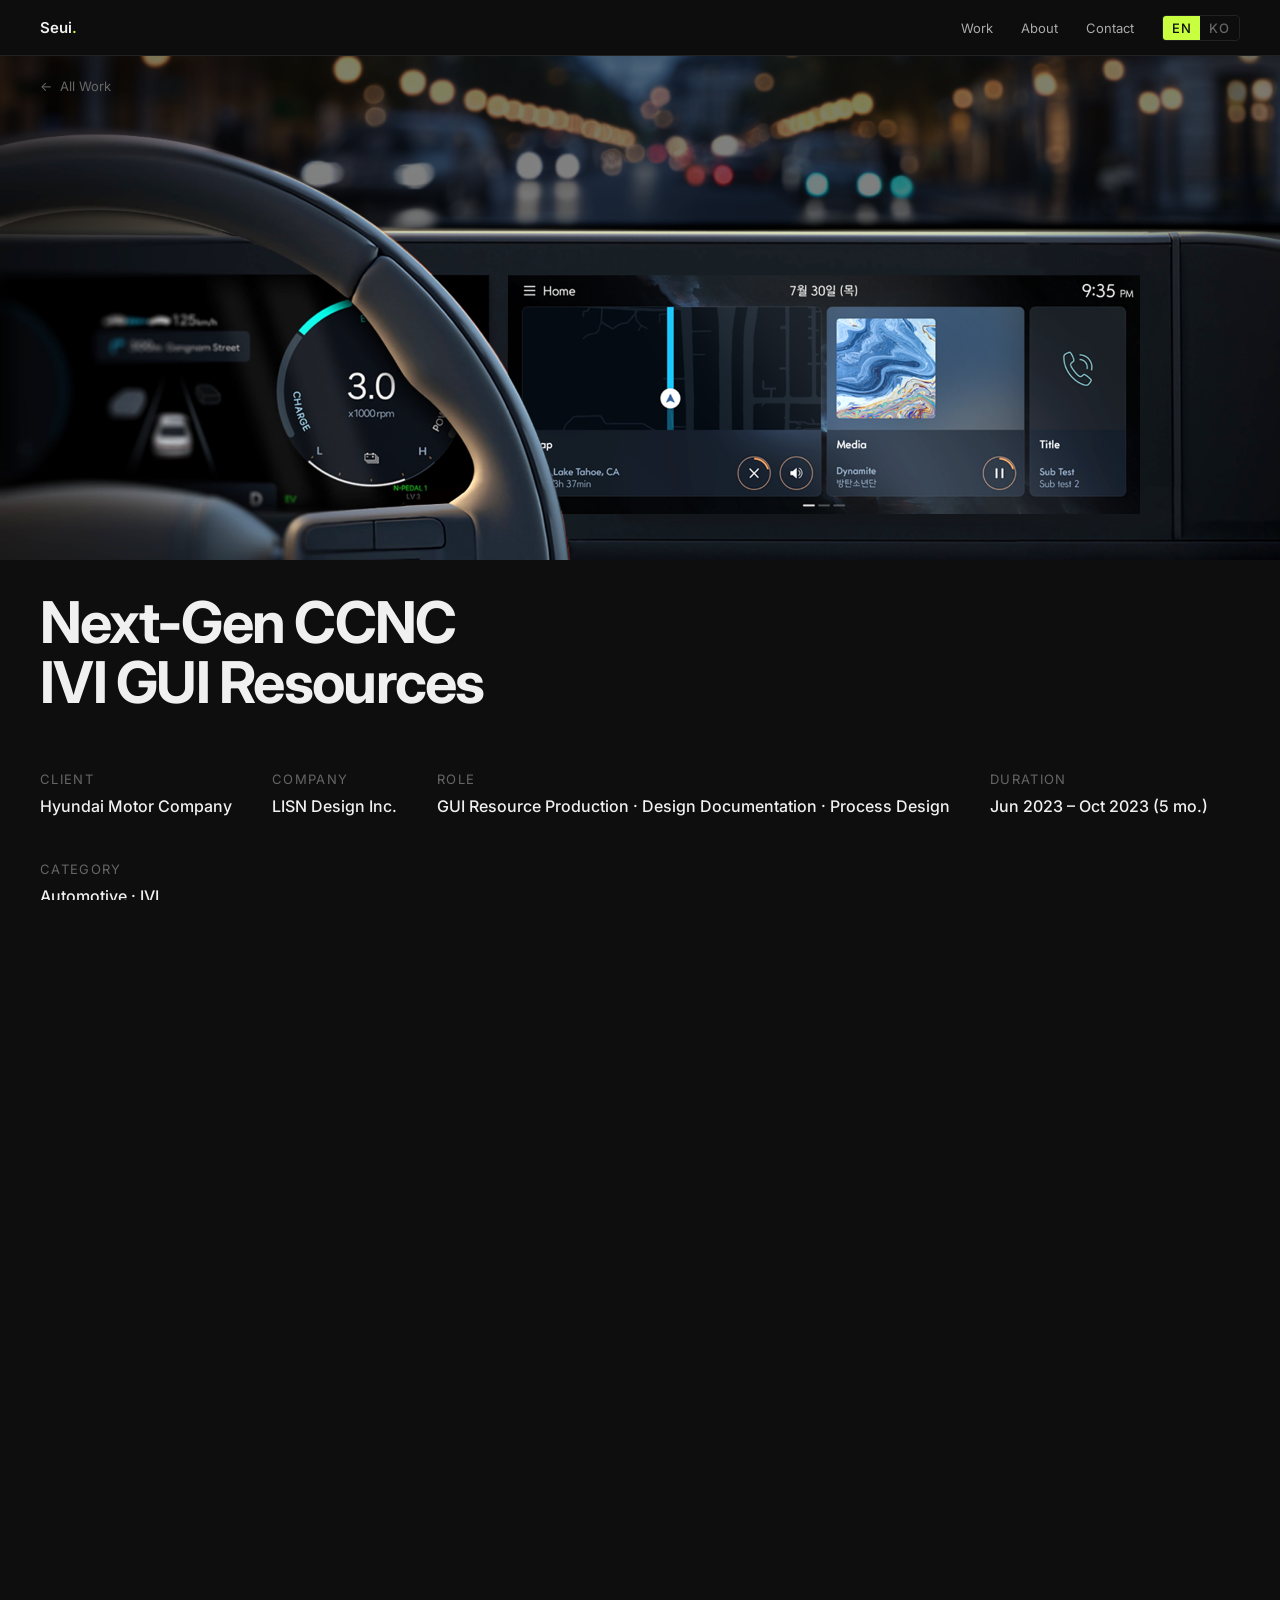
==== commit 0ff2640a: "Restructure case studies: Outcome first, images distributed inline - Move Outcome section directly a" ====
--- a/project/ccnc.html
+++ b/project/ccnc.html
@@ -37,7 +37,6 @@
     <div class="img-slider">
       <div class="img-slides">
         <img src="../images/20260259.png" alt="CCNC IVI Real Vehicle Screen" />
-        <img src="../images/20260260.png" alt="CCNC IVI GUI Screens Overview" />
       </div>
     </div>
   </div>
@@ -90,14 +89,6 @@
     </div>
 
     <div class="detail-section">
-      <h2><span data-lang="en">How I Approached It</span><span data-lang="ko">나의 접근 방식</span></h2>
-      <p>
-        <span data-lang="en">Rather than accepting errors as inevitable in a manual workflow, I analyzed which types of mistakes were recurring — spacing inconsistencies, font mismatches, alignment shifts, graphic compositing errors — and built a self-review checklist based on those patterns. I shared it with team members so everyone could catch issues before delivery, not after.</span>
-        <span data-lang="ko">수작업 환경에서 실수를 당연한 것으로 받아들이는 대신, 반복되는 오류 유형(간격, 폰트, 정렬, 그래픽 합성 등)을 분석하여 셀프 체크리스트를 직접 만들었습니다. 이를 팀원들과 공유해 납품 전에 모두가 스스로 검수할 수 있는 기준을 만들었습니다.</span>
-      </p>
-    </div>
-
-    <div class="detail-section">
       <h2><span data-lang="en">Outcome</span><span data-lang="ko">성과</span></h2>
       <div class="outcome-cards">
         <div class="outcome-card">
@@ -116,6 +107,16 @@
         </div>
       </div>
     </div>
+
+    <div class="detail-section">
+      <h2><span data-lang="en">How I Approached It</span><span data-lang="ko">나의 접근 방식</span></h2>
+      <p>
+        <span data-lang="en">Rather than accepting errors as inevitable in a manual workflow, I analyzed which types of mistakes were recurring — spacing inconsistencies, font mismatches, alignment shifts, graphic compositing errors — and built a self-review checklist based on those patterns. I shared it with team members so everyone could catch issues before delivery, not after.</span>
+        <span data-lang="ko">수작업 환경에서 실수를 당연한 것으로 받아들이는 대신, 반복되는 오류 유형(간격, 폰트, 정렬, 그래픽 합성 등)을 분석하여 셀프 체크리스트를 직접 만들었습니다. 이를 팀원들과 공유해 납품 전에 모두가 스스로 검수할 수 있는 기준을 만들었습니다.</span>
+      </p>
+    
+    <img class="section-img" src="../images/20260260.png" alt="CCNC IVI GUI Screens Overview" />
+  </div>
 
     <div class="detail-section">
       <h2><span data-lang="en">What I Learned</span><span data-lang="ko">회고</span></h2>
--- a/css/style.css
+++ b/css/style.css
@@ -550,11 +550,21 @@
 
 .proj-list-item {
   display: flex;
-  align-items: center;
+  align-items: baseline;
   gap: 8px;
   padding: 7px 0;
   cursor: pointer;
   transition: background var(--ease);
+  flex-wrap: wrap;
+}
+
+.proj-list-tag {
+  font-size: 11px;
+  color: var(--text-muted);
+  letter-spacing: 0.04em;
+  flex-shrink: 0;
+  margin-left: auto;
+  white-space: nowrap;
 }
 
 .proj-list-item:hover .proj-list-name,
@@ -1323,6 +1333,44 @@
   border: none;
 }
 
+/* ── Inline section images ── */
+.section-img {
+  width: 100%;
+  border-radius: 8px;
+  margin-top: 24px;
+  display: block;
+}
+
+.section-imgs {
+  display: grid;
+  grid-template-columns: repeat(auto-fit, minmax(220px, 1fr));
+  gap: 12px;
+  margin-top: 24px;
+}
+
+.section-imgs img {
+  width: 100%;
+  border-radius: 8px;
+  display: block;
+}
+
+/* ProtoPie embed */
+.protopie-embed {
+  margin-top: 16px;
+  width: 100%;
+  max-width: 360px;
+  aspect-ratio: 9 / 19.5;
+  border-radius: 8px;
+  overflow: hidden;
+  background: #F5F5F5;
+}
+
+.protopie-embed iframe {
+  width: 100%;
+  height: 100%;
+  border: none;
+}
+
 /* Tool tags */
 .tools-grid {
   display: flex;
@@ -1401,6 +1449,8 @@
   .layout { grid-template-columns: 1fr; height: auto; overflow: visible; }
   .sidebar { height: auto; border-right: none; border-bottom: 1px solid var(--border); }
   .content-panel { min-height: 100vw; }
+  .intro-panel { overflow: visible; height: auto; }
+  .project-panel { overflow: visible; height: auto; }
   .proj-meta-row { height: auto; grid-template-columns: 1fr; }
   .proj-meta-left { border-right: none; border-bottom: 1px solid var(--border); }
   .detail-nav, nav.detail-nav { padding: 0 20px; }
